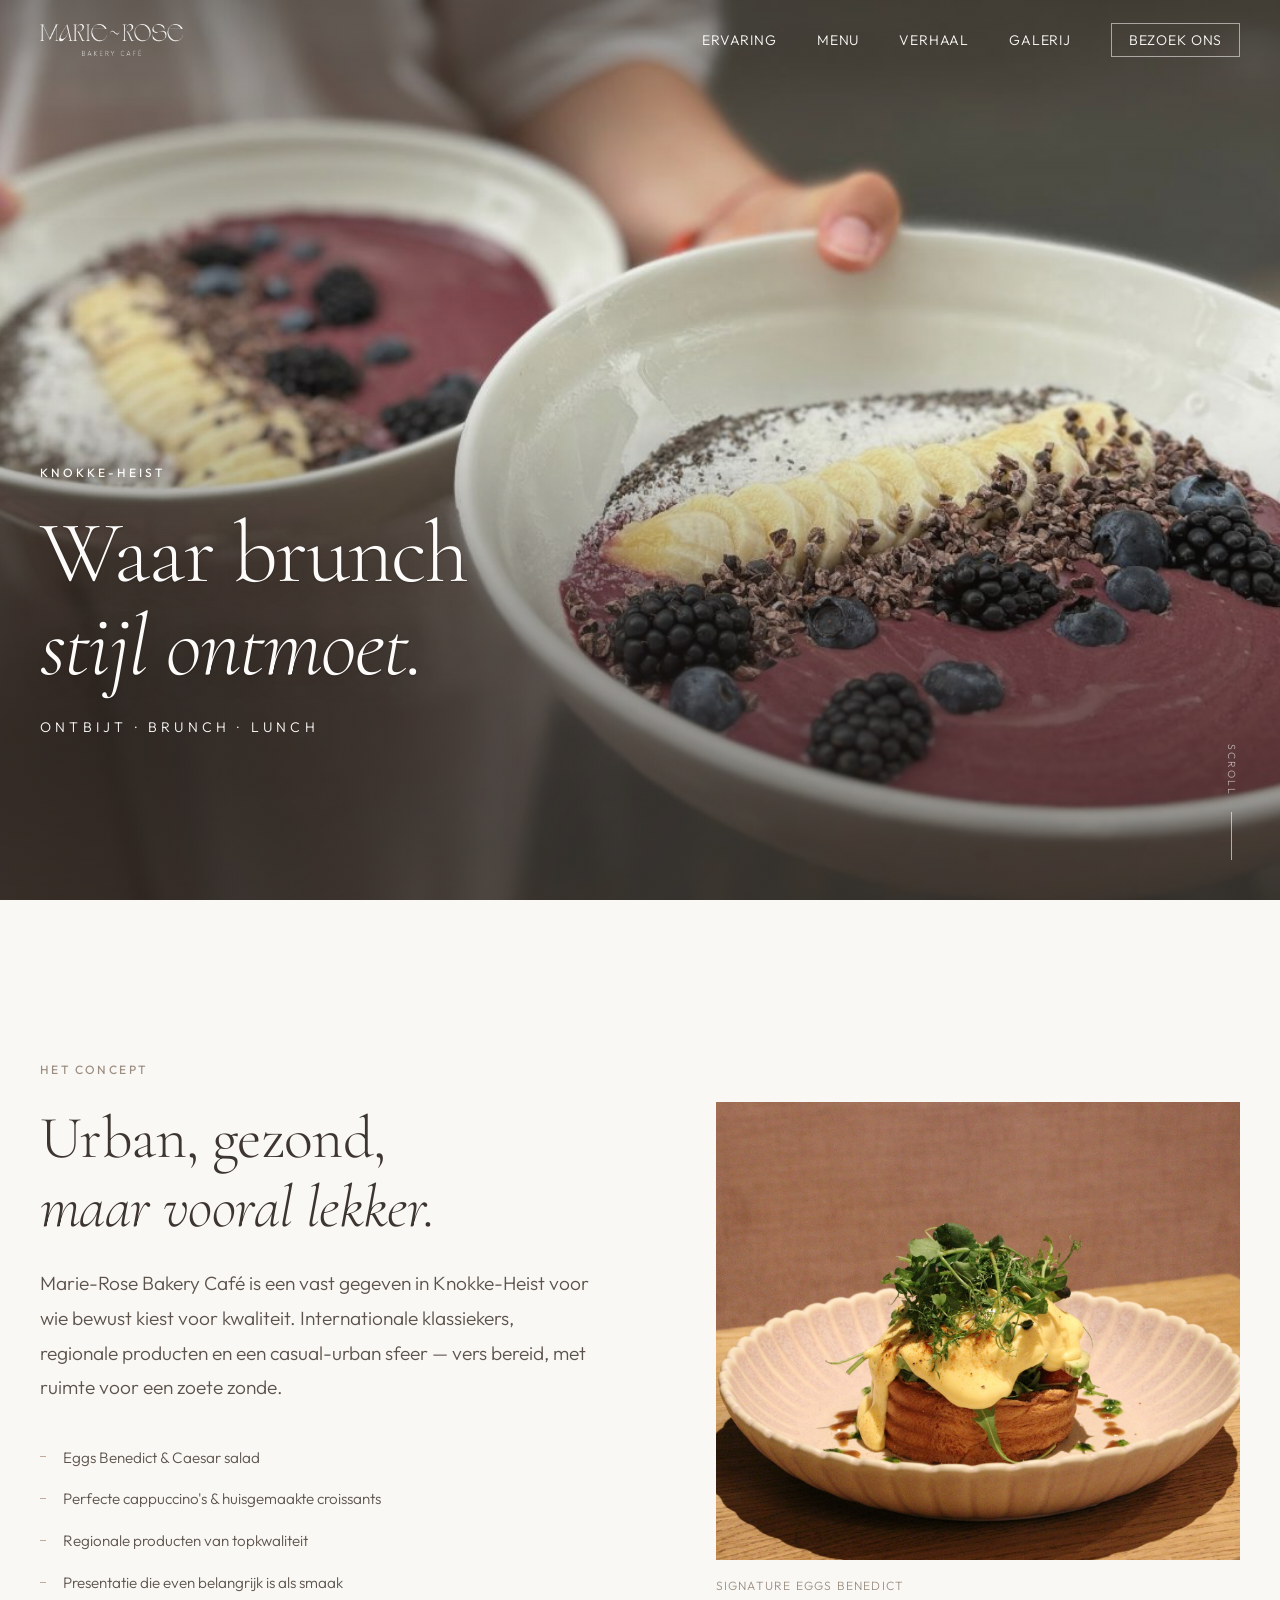
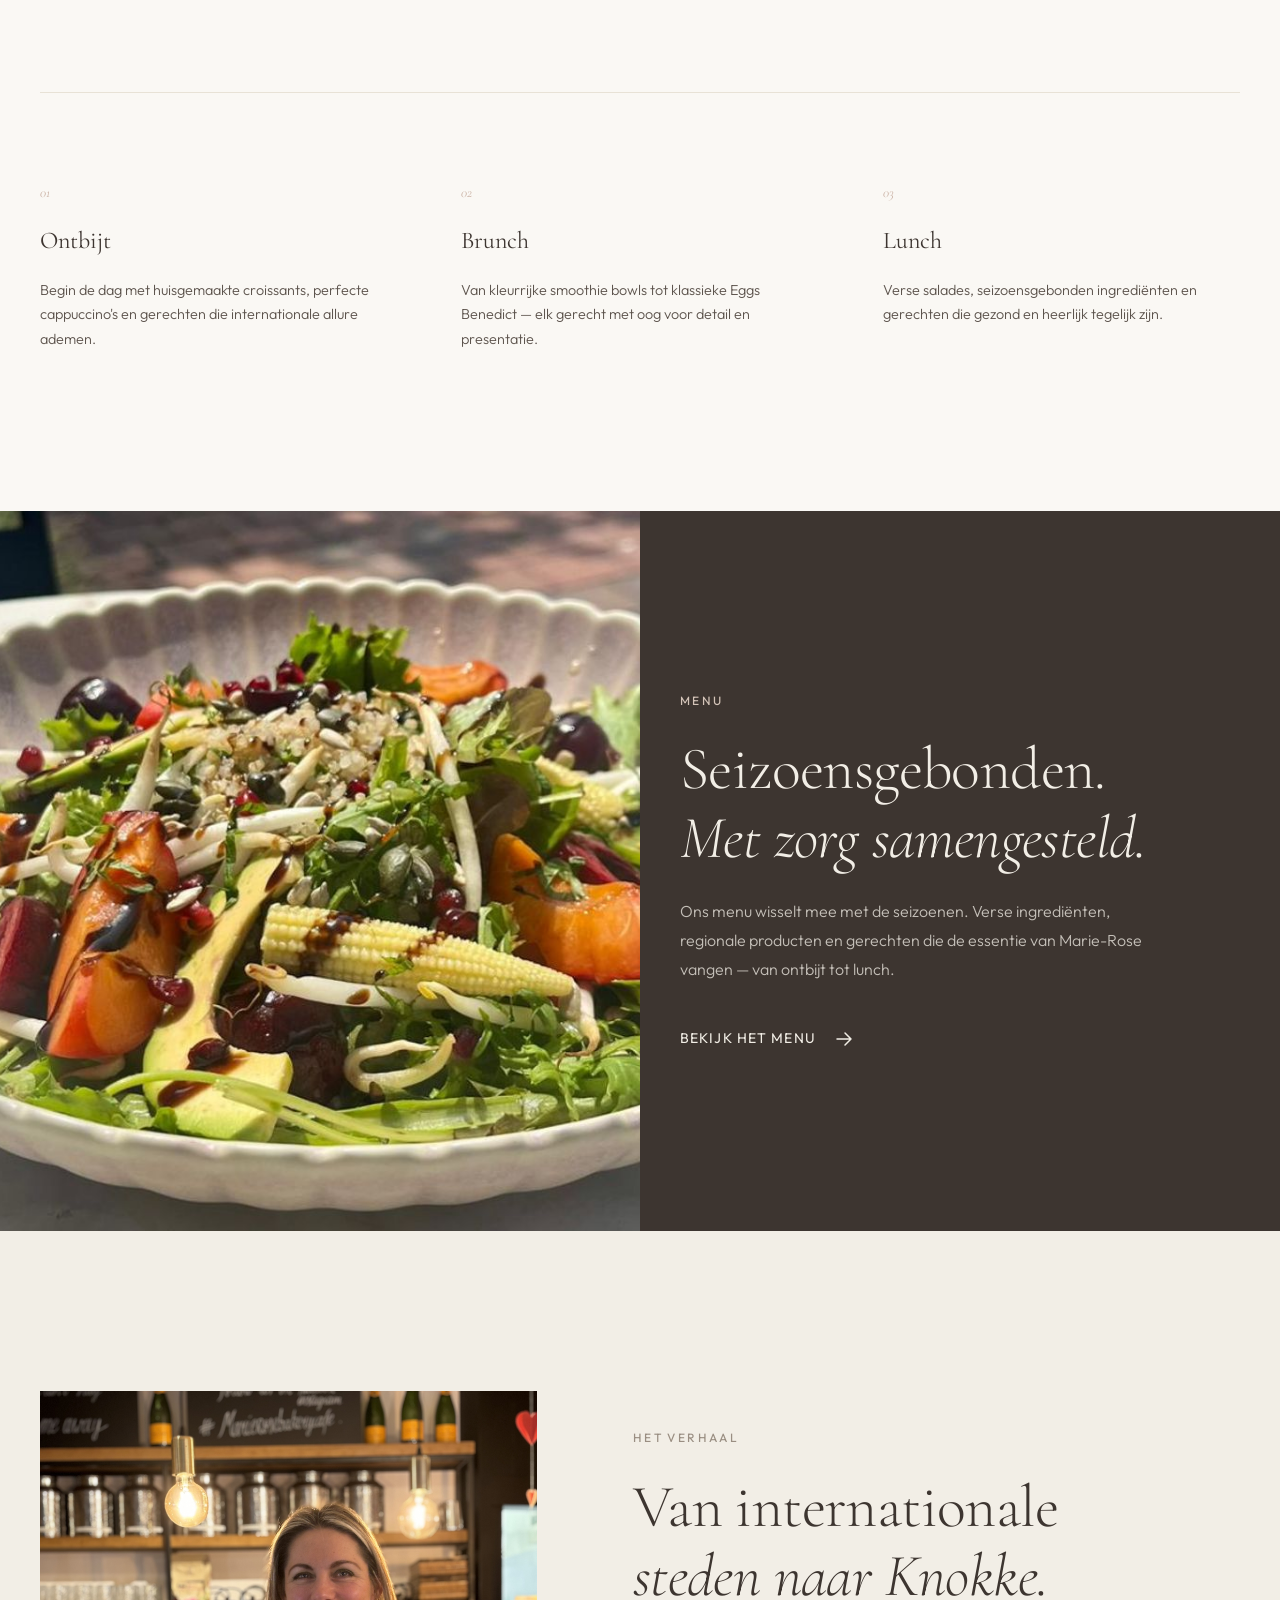
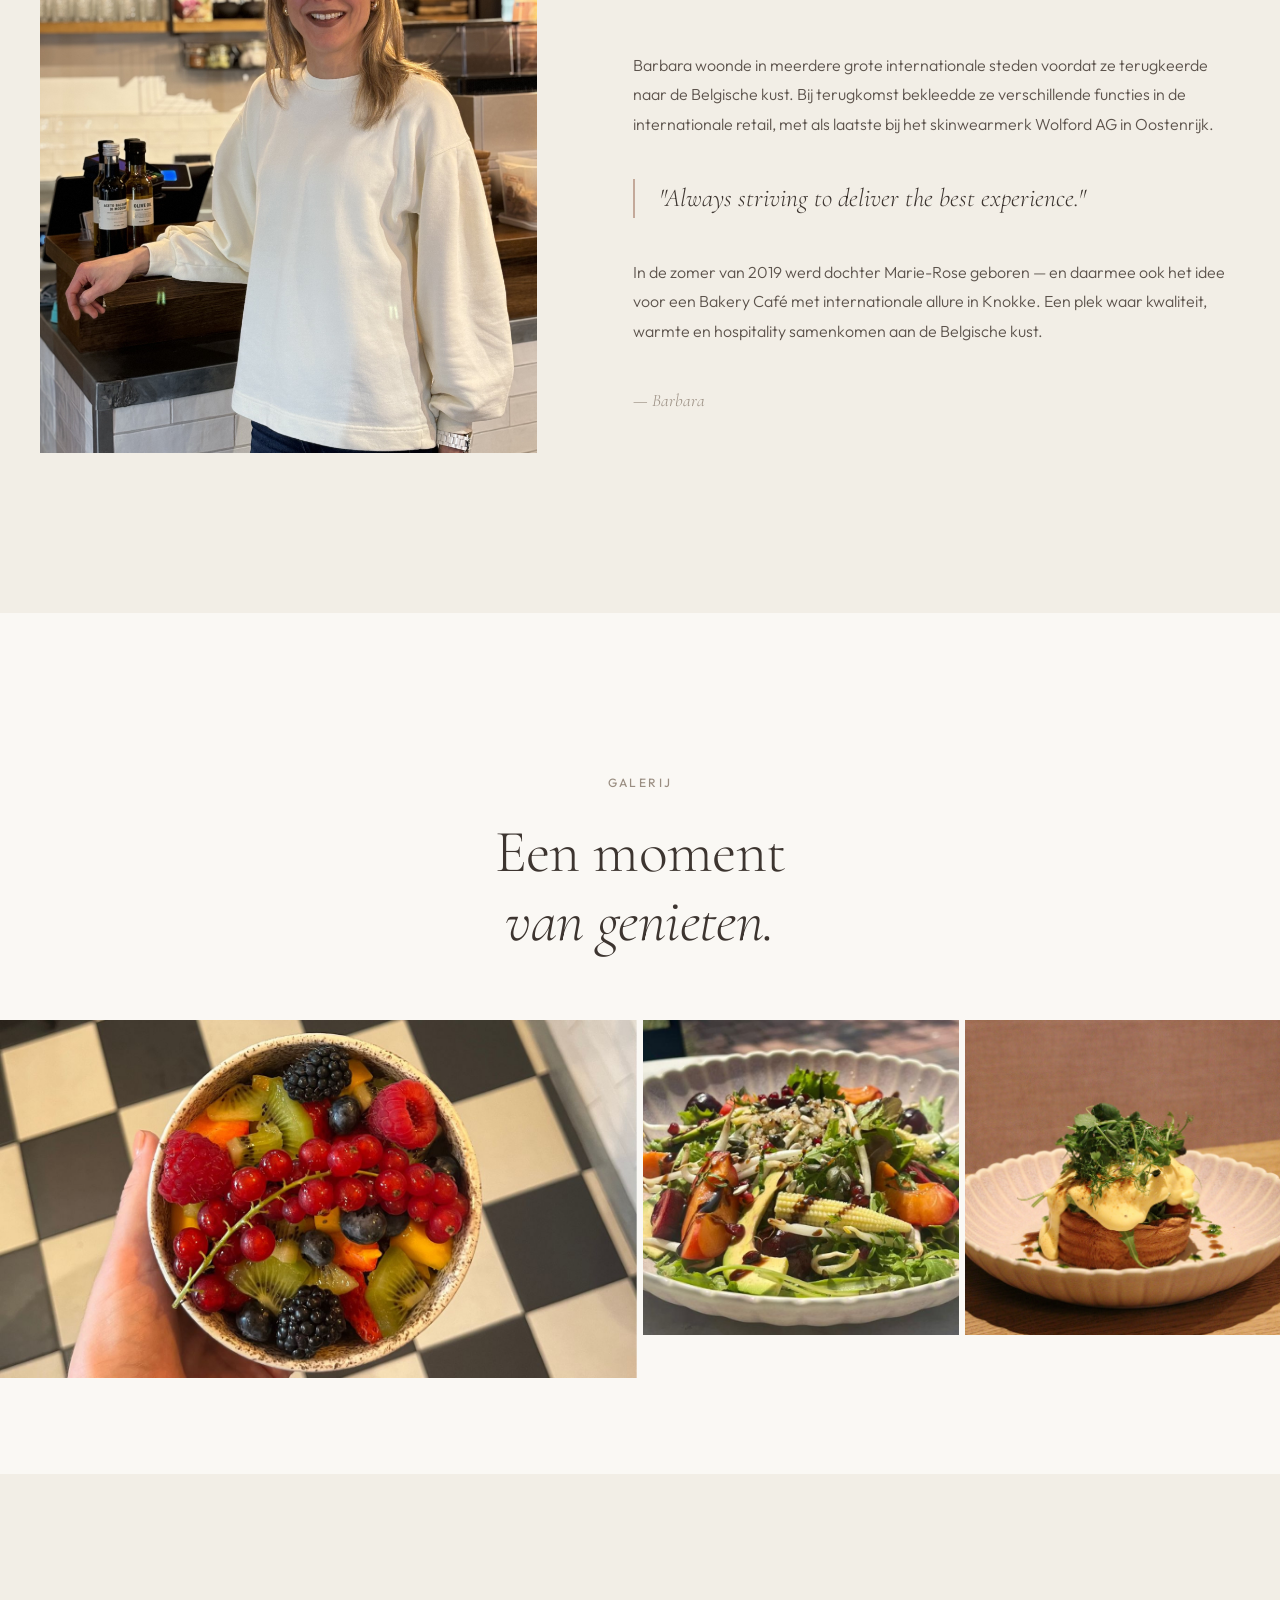
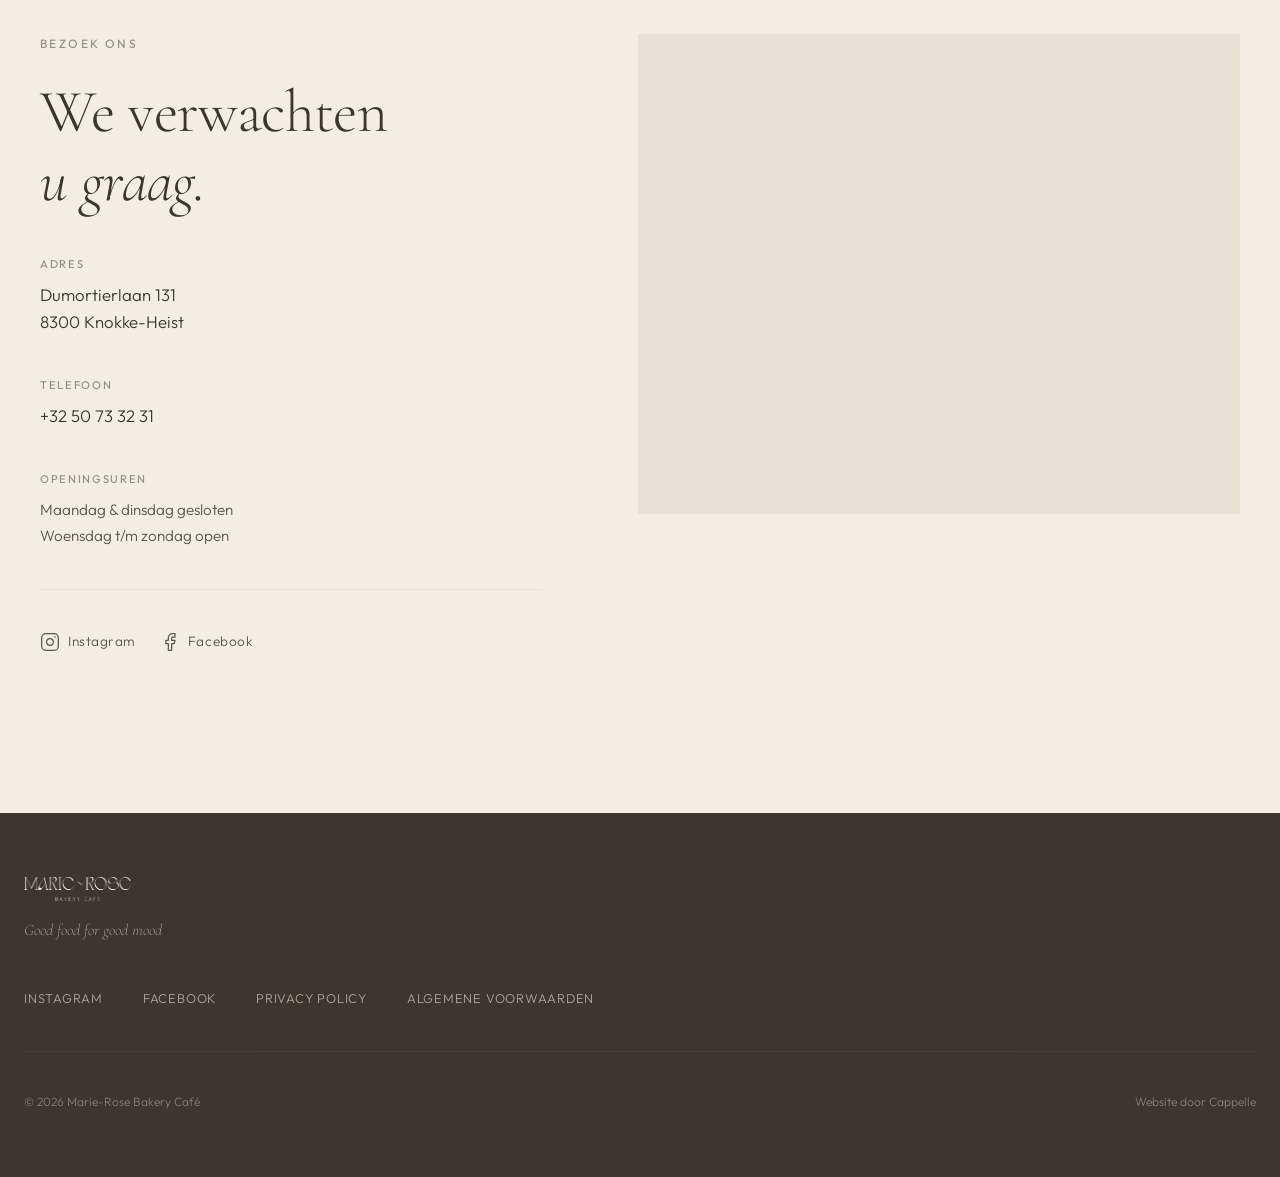
==== index.html @ dc942da8 "Initial commit: Marie-Rose Bakery Café premium website. Flagship Cappelle case study with custom HTM" ====
<!DOCTYPE html>
<html lang="nl">
<head>
  <meta charset="UTF-8">
  <meta name="viewport" content="width=device-width, initial-scale=1.0">
  <meta name="description" content="Marie-Rose Bakery Café — Urban bakery café in Knokke-Heist voor ontbijt, brunch en lunch. Internationale allure, regionale kwaliteit.">
  <meta name="theme-color" content="#F2EEE6">

  <title>Marie-Rose Bakery Café — Knokke-Heist</title>

  <!-- Open Graph -->
  <meta property="og:type" content="website">
  <meta property="og:title" content="Marie-Rose Bakery Café — Knokke-Heist">
  <meta property="og:description" content="Urban, gezond, maar vooral lekker. Ontbijt, brunch en lunch met internationale allure aan de Belgische kust.">
  <meta property="og:image" content="assets/images/20240725_SmoothieBowl.jpg">
  <meta property="og:locale" content="nl_BE">
  <meta property="og:url" content="https://marie-roseknokke.be">

  <!-- Twitter -->
  <meta name="twitter:card" content="summary_large_image">
  <meta name="twitter:title" content="Marie-Rose Bakery Café — Knokke-Heist">
  <meta name="twitter:description" content="Urban, gezond, maar vooral lekker. Ontbijt, brunch en lunch met internationale allure aan de Belgische kust.">
  <meta name="twitter:image" content="assets/images/20240725_SmoothieBowl.jpg">

  <link rel="icon" href="assets/icons/favicon.svg" type="image/svg+xml">
  <link rel="canonical" href="https://marie-roseknokke.be">

  <link rel="preconnect" href="https://fonts.googleapis.com">
  <link rel="preconnect" href="https://fonts.gstatic.com" crossorigin>
  <link href="https://fonts.googleapis.com/css2?family=Cormorant+Garamond:ital,wght@0,300;0,400;0,500;1,300;1,400&family=Outfit:wght@300;400;450;500&display=swap" rel="stylesheet">

  <link rel="stylesheet" href="css/styles.css">

  <script type="application/ld+json">
  {
    "@context": "https://schema.org",
    "@type": "Restaurant",
    "name": "Marie-Rose Bakery Café",
    "image": "assets/images/20240725_SmoothieBowl.jpg",
    "url": "https://marie-roseknokke.be",
    "telephone": "+3250733231",
    "address": {
      "@type": "PostalAddress",
      "streetAddress": "Dumortierlaan 131",
      "addressLocality": "Knokke-Heist",
      "postalCode": "8300",
      "addressCountry": "BE"
    },
    "servesCuisine": ["Breakfast", "Brunch", "Lunch", "Bakery"],
    "priceRange": "€€",
    "sameAs": [
      "https://www.instagram.com/marierosebakerycafe/",
      "https://www.facebook.com/marierosebakerycafe/"
    ]
  }
  </script>
</head>
<body>

  <a href="#main" class="skip-link">Ga naar inhoud</a>

  <!-- Navigation -->
  <header class="site-header" id="site-header">
    <div class="header-inner">
      <a href="#" class="logo" aria-label="Marie-Rose Bakery Café — Home">
        <img src="assets/images/marie-roze-logopay-off-1800x404.png" alt="Marie-Rose Bakery Café" width="180" height="40">
      </a>

      <button class="nav-toggle" id="nav-toggle" aria-label="Menu openen" aria-expanded="false" aria-controls="site-nav">
        <span class="nav-toggle-line"></span>
        <span class="nav-toggle-line"></span>
      </button>

      <nav class="site-nav" id="site-nav" aria-label="Hoofdnavigatie">
        <ul class="nav-list">
          <li><a href="#ervaring" class="nav-link">Ervaring</a></li>
          <li><a href="#menu" class="nav-link">Menu</a></li>
          <li><a href="#verhaal" class="nav-link">Verhaal</a></li>
          <li><a href="#galerij" class="nav-link">Galerij</a></li>
          <li><a href="#contact" class="nav-link nav-link--cta">Bezoek ons</a></li>
        </ul>
      </nav>
    </div>
  </header>

  <main id="main">

    <!-- Hero -->
    <section class="hero" aria-label="Introductie">
      <div class="hero-media">
        <img
          src="assets/images/20240725_SmoothieBowl.jpg"
          alt="Twee kleurrijke açaí bowls met vers fruit, bereid bij Marie-Rose Bakery Café"
          width="1920"
          height="1280"
          fetchpriority="high"
        >
      </div>
      <div class="hero-content">
        <p class="hero-eyebrow reveal">Knokke-Heist</p>
        <h1 class="hero-title reveal">
          <span class="hero-title-line">Waar brunch</span>
          <span class="hero-title-line hero-title-line--italic">stijl ontmoet.</span>
        </h1>
        <p class="hero-subtitle reveal">Ontbijt · Brunch · Lunch</p>
      </div>
      <div class="hero-scroll" aria-hidden="true">
        <span class="hero-scroll-text">Scroll</span>
        <span class="hero-scroll-line"></span>
      </div>
    </section>

    <!-- Experience -->
    <section class="section experience" id="ervaring" aria-labelledby="experience-heading">
      <div class="container">
        <div class="experience-layout">
          <header class="experience-intro reveal">
            <span class="section-label">Het concept</span>
            <h2 class="section-title" id="experience-heading">Urban, gezond,<br><em>maar vooral lekker.</em></h2>
          </header>

          <div class="experience-body reveal">
            <p class="lead experience-lead">Marie-Rose Bakery Café is een vast gegeven in Knokke-Heist voor wie bewust kiest voor kwaliteit. Internationale klassiekers, regionale producten en een casual-urban sfeer — vers bereid, met ruimte voor een zoete zonde.</p>
            <ul class="experience-list">
              <li>Eggs Benedict & Caesar salad</li>
              <li>Perfecte cappuccino's & huisgemaakte croissants</li>
              <li>Regionale producten van topkwaliteit</li>
              <li>Presentatie die even belangrijk is als smaak</li>
            </ul>
          </div>

          <div class="experience-visual reveal">
            <figure class="image-frame">
              <img
                src="assets/images/Schermafbeelding-2024-03-15-om-08.57.19.jpg"
                alt="Eggs Benedict met hollandaise en verse microgroenten, signature gerecht van Marie-Rose"
                width="800"
                height="600"
                loading="lazy"
              >
              <figcaption class="image-caption">Signature Eggs Benedict</figcaption>
            </figure>
          </div>
        </div>

        <div class="experience-features">
          <article class="feature-card reveal">
            <span class="feature-number">01</span>
            <h3 class="feature-title">Ontbijt</h3>
            <p>Begin de dag met huisgemaakte croissants, perfecte cappuccino's en gerechten die internationale allure ademen.</p>
          </article>
          <article class="feature-card reveal">
            <span class="feature-number">02</span>
            <h3 class="feature-title">Brunch</h3>
            <p>Van kleurrijke smoothie bowls tot klassieke Eggs Benedict — elk gerecht met oog voor detail en presentatie.</p>
          </article>
          <article class="feature-card reveal">
            <span class="feature-number">03</span>
            <h3 class="feature-title">Lunch</h3>
            <p>Verse salades, seizoensgebonden ingrediënten en gerechten die gezond en heerlijk tegelijk zijn.</p>
          </article>
        </div>
      </div>
    </section>

    <!-- Menu -->
    <section class="section menu-section" id="menu" aria-labelledby="menu-heading">
      <div class="menu-layout">
        <div class="menu-image reveal">
          <img
            src="assets/images/20240725_Salade.jpg"
            alt="Verse seizoensalade met avocado, kersen en balsamico, geserveerd op het terras"
            width="900"
            height="1200"
            loading="lazy"
          >
        </div>
        <div class="menu-content">
          <div class="menu-inner reveal">
            <span class="section-label">Menu</span>
            <h2 class="section-title" id="menu-heading">Seizoensgebonden.<br><em>Met zorg samengesteld.</em></h2>
            <p class="menu-text">Ons menu wisselt mee met de seizoenen. Verse ingrediënten, regionale producten en gerechten die de essentie van Marie-Rose vangen — van ontbijt tot lunch.</p>
            <a href="assets/pdf/MR-menu-Brunch-juni-16-2026-02-full.pdf" class="text-link" target="_blank" rel="noopener noreferrer">
              <span>Bekijk het menu</span>
              <svg class="text-link-arrow" width="24" height="24" viewBox="0 0 24 24" fill="none" aria-hidden="true">
                <path d="M5 12h14M13 6l6 6-6 6" stroke="currentColor" stroke-width="1.5" stroke-linecap="round" stroke-linejoin="round"/>
              </svg>
            </a>
          </div>
        </div>
      </div>
    </section>

    <!-- Founder Story -->
    <section class="section story" id="verhaal" aria-labelledby="story-heading">
      <div class="container">
        <div class="story-grid">
          <div class="story-image reveal">
            <figure class="image-frame">
              <img
                src="assets/images/Marie-Rose-Barbara.png"
                alt="Barbara, oprichter van Marie-Rose Bakery Café, in de zaak aan de Dumortierlaan"
                width="600"
                height="900"
                loading="lazy"
              >
            </figure>
          </div>
          <div class="story-content reveal">
            <span class="section-label">Het verhaal</span>
            <h2 class="section-title" id="story-heading">Van internationale<br><em>steden naar Knokke.</em></h2>

            <div class="story-body">
              <p>Barbara woonde in meerdere grote internationale steden voordat ze terugkeerde naar de Belgische kust. Bij terugkomst bekleedde ze verschillende functies in de internationale retail, met als laatste bij het skinwearmerk Wolford AG in Oostenrijk.</p>
              <blockquote class="story-quote">
                <p>"Always striving to deliver the best experience."</p>
              </blockquote>
              <p>In de zomer van 2019 werd dochter Marie-Rose geboren — en daarmee ook het idee voor een Bakery Café met internationale allure in Knokke. Een plek waar kwaliteit, warmte en hospitality samenkomen aan de Belgische kust.</p>
            </div>

            <p class="story-signature">— Barbara</p>
          </div>
        </div>
      </div>
    </section>

    <!-- Gallery -->
    <section class="section gallery" id="galerij" aria-labelledby="gallery-heading">
      <div class="container">
        <div class="section-header section-header--center reveal">
          <span class="section-label">Galerij</span>
          <h2 class="section-title" id="gallery-heading">Een moment<br><em>van genieten.</em></h2>
        </div>
      </div>

      <div class="gallery-grid">
        <figure class="gallery-item gallery-item--wide reveal">
          <img
            src="assets/images/20240725_Fruit.jpg"
            alt="Kleurrijke fruitsalade met verse bessen, kiwi en mango in een handgemaakte kom"
            width="1200"
            height="800"
            loading="lazy"
          >
        </figure>
        <figure class="gallery-item reveal">
          <img
            src="assets/images/20240725_Salade.jpg"
            alt="Gourmet salade met avocado en balsamico op het terras"
            width="800"
            height="1000"
            loading="lazy"
          >
        </figure>
        <figure class="gallery-item reveal">
          <img
            src="assets/images/Schermafbeelding-2024-03-15-om-08.57.19.jpg"
            alt="Eggs Benedict met hollandaise en microgroenten"
            width="800"
            height="600"
            loading="lazy"
          >
        </figure>
      </div>
    </section>

    <!-- Contact -->
    <section class="section contact" id="contact" aria-labelledby="contact-heading">
      <div class="container">
        <div class="contact-grid">
          <div class="contact-info reveal">
            <span class="section-label">Bezoek ons</span>
            <h2 class="section-title" id="contact-heading">We verwachten<br><em>u graag.</em></h2>

            <address class="contact-details">
              <p class="contact-address">
                <span class="contact-label">Adres</span>
                Dumortierlaan 131<br>
                8300 Knokke-Heist
              </p>
              <p class="contact-phone">
                <span class="contact-label">Telefoon</span>
                <a href="tel:+3250733231">+32 50 73 32 31</a>
              </p>
              <p class="contact-hours">
                <span class="contact-label">Openingsuren</span>
                Maandag & dinsdag gesloten<br>
                Woensdag t/m zondag open
              </p>
            </address>

            <div class="contact-social">
              <a href="https://www.instagram.com/marierosebakerycafe/" class="social-link" target="_blank" rel="noopener noreferrer" aria-label="Volg ons op Instagram">
                <svg width="20" height="20" viewBox="0 0 24 24" fill="none" aria-hidden="true">
                  <rect x="2" y="2" width="20" height="20" rx="5" stroke="currentColor" stroke-width="1.5"/>
                  <circle cx="12" cy="12" r="4" stroke="currentColor" stroke-width="1.5"/>
                  <circle cx="18" cy="6" r="1" fill="currentColor"/>
                </svg>
                <span>Instagram</span>
              </a>
              <a href="https://www.facebook.com/marierosebakerycafe/" class="social-link" target="_blank" rel="noopener noreferrer" aria-label="Volg ons op Facebook">
                <svg width="20" height="20" viewBox="0 0 24 24" fill="none" aria-hidden="true">
                  <path d="M18 2h-3a5 5 0 00-5 5v3H7v4h3v8h4v-8h3l1-4h-4V7a1 1 0 011-1h3V2z" stroke="currentColor" stroke-width="1.5" stroke-linecap="round" stroke-linejoin="round"/>
                </svg>
                <span>Facebook</span>
              </a>
            </div>
          </div>

          <div class="contact-map reveal">
            <iframe
              title="Locatie Marie-Rose Bakery Café op Google Maps"
              src="https://maps.google.com/maps?q=Dumortierlaan+131,+8300+Knokke-Heist,+Belgi%C3%AB&output=embed"
              width="100%"
              height="100%"
              style="border:0;"
              allowfullscreen=""
              loading="lazy"
              referrerpolicy="no-referrer-when-downgrade"
            ></iframe>
          </div>
        </div>
      </div>
    </section>

  </main>

  <!-- Footer -->
  <footer class="site-footer">
    <div class="footer-inner">
      <div class="footer-brand">
        <img src="assets/images/marie-roze-logopay-off-1800x404.png" alt="Marie-Rose Bakery Café" width="160" height="36" loading="lazy">
        <p class="footer-tagline">Good food for good mood</p>
      </div>

      <nav class="footer-nav" aria-label="Footer navigatie">
        <ul class="footer-links">
          <li><a href="https://www.instagram.com/marierosebakerycafe/" target="_blank" rel="noopener noreferrer">Instagram</a></li>
          <li><a href="https://www.facebook.com/marierosebakerycafe/" target="_blank" rel="noopener noreferrer">Facebook</a></li>
          <li><a href="privacy.html">Privacy Policy</a></li>
          <li><a href="algemene-voorwaarden.html">Algemene Voorwaarden</a></li>
        </ul>
      </nav>

      <div class="footer-bottom">
        <p>&copy; <span id="year"></span> Marie-Rose Bakery Café</p>
        <p class="footer-credit">Website door <a href="https://bycappelle.be" target="_blank" rel="noopener noreferrer">Cappelle</a></p>
      </div>
    </div>
  </footer>

  <div
    class="zc-widget-config"
    data-restaurant="366908"
    data-position="right"
    data-lang="nl"
    data-primary-color="3D3530"
  ></div>
  <script id="zenchef-sdk" src="https://sdk.zenchef.com/v1/sdk.min.js" async></script>

  <script src="js/main.js" defer></script>
</body>
</html>
---- css/styles.css ----
/* ==========================================================================
   Marie-Rose Bakery Café — Premium Stylesheet
   Cappelle Design Studio
   ========================================================================== */

/* --- Custom Properties --- */
:root {
  --color-cream: #F2EEE6;
  --color-cream-dark: #E8E2D6;
  --color-cream-light: #FAF8F4;
  --color-warm-white: #FDFCFA;
  --color-charcoal: #3D3530;
  --color-charcoal-light: #5C534C;
  --color-taupe: #9A8E82;
  --color-rose: #C4A99A;
  --color-rose-muted: #D4C4B8;

  --font-serif: 'Cormorant Garamond', Georgia, 'Times New Roman', serif;
  --font-sans: 'Outfit', system-ui, -apple-system, sans-serif;

  --space-xs: 0.5rem;
  --space-sm: 1rem;
  --space-md: 1.5rem;
  --space-lg: 2.5rem;
  --space-xl: 4rem;
  --space-2xl: 6rem;
  --space-3xl: 10rem;

  --container-max: 1280px;
  --container-narrow: 720px;
  --header-height: 80px;

  --ease-out: cubic-bezier(0.22, 1, 0.36, 1);
  --ease-in-out: cubic-bezier(0.65, 0, 0.35, 1);
  --duration-fast: 0.3s;
  --duration-normal: 0.6s;
  --duration-slow: 1s;
}

/* --- Reset & Base --- */
*,
*::before,
*::after {
  box-sizing: border-box;
  margin: 0;
  padding: 0;
}

html {
  scroll-behavior: smooth;
  -webkit-font-smoothing: antialiased;
  -moz-osx-font-smoothing: grayscale;
}

@media (prefers-reduced-motion: reduce) {
  html {
    scroll-behavior: auto;
  }

  *,
  *::before,
  *::after {
    animation-duration: 0.01ms !important;
    animation-iteration-count: 1 !important;
    transition-duration: 0.01ms !important;
  }
}

body {
  font-family: var(--font-sans);
  font-size: 1rem;
  font-weight: 300;
  line-height: 1.7;
  color: var(--color-charcoal);
  background-color: var(--color-cream);
  overflow-x: hidden;
}

img {
  display: block;
  max-width: 100%;
  height: auto;
}

a {
  color: inherit;
  text-decoration: none;
}

ul {
  list-style: none;
}

address {
  font-style: normal;
}

button {
  font: inherit;
  cursor: pointer;
  border: none;
  background: none;
}

/* --- Accessibility --- */
.skip-link {
  position: absolute;
  top: -100%;
  left: var(--space-sm);
  z-index: 10000;
  padding: var(--space-xs) var(--space-sm);
  background: var(--color-charcoal);
  color: var(--color-cream);
  font-size: 0.875rem;
  border-radius: 0 0 4px 4px;
  transition: top var(--duration-fast) var(--ease-out);
}

.skip-link:focus {
  top: 0;
}

:focus-visible {
  outline: 2px solid var(--color-charcoal);
  outline-offset: 3px;
}

/* --- Layout --- */
.container {
  width: 100%;
  max-width: var(--container-max);
  margin-inline: auto;
  padding-inline: var(--space-md);
}

@media (min-width: 768px) {
  .container {
    padding-inline: var(--space-lg);
  }
}

.section {
  padding-block: var(--space-2xl);
}

@media (min-width: 768px) {
  .section {
    padding-block: var(--space-3xl);
  }
}

/* --- Typography --- */
.section-label {
  display: block;
  font-family: var(--font-sans);
  font-size: 0.75rem;
  font-weight: 450;
  letter-spacing: 0.2em;
  text-transform: uppercase;
  color: var(--color-taupe);
  margin-bottom: var(--space-md);
}

.section-title {
  font-family: var(--font-serif);
  font-size: clamp(2.25rem, 5vw, 3.75rem);
  font-weight: 300;
  line-height: 1.15;
  color: var(--color-charcoal);
  letter-spacing: -0.01em;
}

.section-title em {
  font-style: italic;
  font-weight: 300;
}

.lead {
  font-size: clamp(1.05rem, 2vw, 1.2rem);
  line-height: 1.8;
  color: var(--color-charcoal-light);
  font-weight: 300;
}

.section-header {
  margin-bottom: var(--space-xl);
}

.section-header--center {
  text-align: center;
}

/* --- Header --- */
.site-header {
  position: fixed;
  top: 0;
  left: 0;
  right: 0;
  z-index: 1000;
  height: var(--header-height);
  transition: background-color var(--duration-normal) var(--ease-out),
              backdrop-filter var(--duration-normal) var(--ease-out),
              box-shadow var(--duration-normal) var(--ease-out);
}

.site-header--scrolled {
  background-color: rgba(242, 238, 230, 0.92);
  backdrop-filter: blur(12px);
  -webkit-backdrop-filter: blur(12px);
  box-shadow: 0 1px 0 rgba(61, 53, 48, 0.06);
}

.site-header--solid {
  background-color: var(--color-cream);
  box-shadow: 0 1px 0 rgba(61, 53, 48, 0.06);
}

/* Light navigation over hero — reverts on scroll, legal pages, or open menu */
.site-header:not(.site-header--scrolled):not(.site-header--solid) .logo img {
  filter: brightness(0) invert(1);
  opacity: 0.92;
}

.site-header:not(.site-header--scrolled):not(.site-header--solid) .nav-toggle-line {
  background-color: var(--color-warm-white);
}

.site-header:has(.site-nav.is-open) .logo img {
  filter: none;
  opacity: 1;
}

.site-header:has(.site-nav.is-open) .nav-toggle-line {
  background-color: var(--color-charcoal);
}

@media (min-width: 1024px) {
  .site-header:not(.site-header--scrolled):not(.site-header--solid) .nav-link {
    color: var(--color-warm-white);
  }

  .site-header:not(.site-header--scrolled):not(.site-header--solid) .nav-link::after {
    background-color: var(--color-warm-white);
  }

  .site-header:not(.site-header--scrolled):not(.site-header--solid) .nav-link--cta {
    border-color: rgba(253, 252, 250, 0.55);
    color: var(--color-warm-white);
  }

  .site-header:not(.site-header--scrolled):not(.site-header--solid) .nav-link--cta:hover {
    background-color: var(--color-warm-white);
    color: var(--color-charcoal);
  }
}

.header-inner {
  display: flex;
  align-items: center;
  justify-content: space-between;
  height: 100%;
  max-width: var(--container-max);
  margin-inline: auto;
  padding-inline: var(--space-md);
}

@media (min-width: 768px) {
  .header-inner {
    padding-inline: var(--space-lg);
  }
}

.logo img {
  height: 28px;
  width: auto;
  transition: opacity var(--duration-fast);
}

@media (min-width: 768px) {
  .logo img {
    height: 32px;
  }
}

.logo:hover img {
  opacity: 0.7;
}

/* --- Navigation --- */
.nav-toggle {
  display: flex;
  flex-direction: column;
  justify-content: center;
  gap: 6px;
  width: 32px;
  height: 32px;
  z-index: 1001;
}

@media (min-width: 1024px) {
  .nav-toggle {
    display: none;
  }
}

.nav-toggle-line {
  display: block;
  width: 24px;
  height: 1px;
  background-color: var(--color-charcoal);
  transition: transform var(--duration-fast) var(--ease-out),
              opacity var(--duration-fast);
}

.nav-toggle[aria-expanded="true"] .nav-toggle-line:first-child {
  transform: translateY(3.5px) rotate(45deg);
}

.nav-toggle[aria-expanded="true"] .nav-toggle-line:last-child {
  transform: translateY(-3.5px) rotate(-45deg);
}

.site-nav {
  position: fixed;
  inset: 0;
  display: flex;
  align-items: center;
  justify-content: center;
  background-color: var(--color-cream);
  opacity: 0;
  visibility: hidden;
  transition: opacity var(--duration-normal) var(--ease-out),
              visibility var(--duration-normal);
}

.site-nav.is-open {
  opacity: 1;
  visibility: visible;
}

@media (min-width: 1024px) {
  .site-nav {
    position: static;
    opacity: 1;
    visibility: visible;
    background: none;
  }
}

.nav-list {
  display: flex;
  flex-direction: column;
  align-items: center;
  gap: var(--space-lg);
}

@media (min-width: 1024px) {
  .nav-list {
    flex-direction: row;
    gap: var(--space-lg);
  }
}

.nav-link {
  font-size: 1.25rem;
  font-weight: 300;
  letter-spacing: 0.02em;
  color: var(--color-charcoal);
  position: relative;
  transition: color var(--duration-fast);
}

@media (min-width: 1024px) {
  .nav-link {
    font-size: 0.875rem;
    letter-spacing: 0.06em;
    text-transform: uppercase;
  }
}

.nav-link::after {
  content: '';
  position: absolute;
  bottom: -4px;
  left: 0;
  width: 0;
  height: 1px;
  background-color: var(--color-charcoal);
  transition: width var(--duration-fast) var(--ease-out);
}

.nav-link:hover::after,
.nav-link.is-active::after {
  width: 100%;
}

.nav-link--cta {
  padding: 0.6em 1.4em;
  border: 1px solid var(--color-charcoal);
  transition: background-color var(--duration-fast), color var(--duration-fast);
}

.nav-link--cta::after {
  display: none;
}

.nav-link--cta:hover {
  background-color: var(--color-charcoal);
  color: var(--color-cream);
}

@media (min-width: 1024px) {
  .nav-link--cta {
    padding: 0.5em 1.2em;
  }
}

/* --- Hero --- */
.hero {
  position: relative;
  min-height: 100vh;
  min-height: 100dvh;
  display: flex;
  align-items: flex-end;
  overflow: hidden;
}

.hero-media {
  position: absolute;
  inset: 0;
}

.hero-media::before {
  content: '';
  position: absolute;
  inset: 0;
  z-index: 1;
  pointer-events: none;
  background:
    linear-gradient(
      to bottom,
      rgba(38, 32, 28, 0.42) 0%,
      rgba(38, 32, 28, 0.16) 16%,
      transparent 38%
    ),
    radial-gradient(
      ellipse 100% 70% at 14% 86%,
      rgba(42, 36, 32, 0.26) 0%,
      rgba(42, 36, 32, 0.1) 32%,
      transparent 72%
    );
}

.hero-media::after {
  content: '';
  position: absolute;
  inset: 0;
  z-index: 1;
  pointer-events: none;
  background: linear-gradient(
    to top,
    rgba(42, 36, 32, 0.58) 0%,
    rgba(42, 36, 32, 0.32) 28%,
    rgba(42, 36, 32, 0.1) 52%,
    transparent 72%
  );
}

.hero-media img {
  width: 100%;
  height: 100%;
  object-fit: cover;
  object-position: 54% 40%;
}

@media (min-width: 768px) {
  .hero-media img {
    object-position: 58% 38%;
  }
}

.hero-content {
  position: relative;
  z-index: 2;
  padding: var(--space-2xl) var(--space-md);
  padding-bottom: calc(var(--space-2xl) + 60px);
  max-width: var(--container-max);
  margin-inline: auto;
  width: 100%;
  color: var(--color-warm-white);
}

.hero-content::before {
  content: '';
  position: absolute;
  z-index: -1;
  pointer-events: none;
  left: -35%;
  right: -50%;
  top: -30%;
  bottom: -25%;
  background: radial-gradient(
    ellipse 68% 82% at 24% 66%,
    rgba(32, 27, 23, 0.56) 0%,
    rgba(32, 27, 23, 0.34) 20%,
    rgba(32, 27, 23, 0.18) 38%,
    rgba(32, 27, 23, 0.08) 55%,
    rgba(32, 27, 23, 0.02) 72%,
    transparent 88%
  );
  mask-image: linear-gradient(
    to right,
    #000 0%,
    #000 22%,
    rgba(0, 0, 0, 0.7) 42%,
    rgba(0, 0, 0, 0.35) 58%,
    rgba(0, 0, 0, 0.1) 72%,
    transparent 88%
  );
  -webkit-mask-image: linear-gradient(
    to right,
    #000 0%,
    #000 22%,
    rgba(0, 0, 0, 0.7) 42%,
    rgba(0, 0, 0, 0.35) 58%,
    rgba(0, 0, 0, 0.1) 72%,
    transparent 88%
  );
}

@media (min-width: 768px) {
  .hero-content {
    padding-inline: var(--space-lg);
    padding-bottom: calc(var(--space-3xl));
  }

  .hero-content::before {
    left: -25%;
    right: -45%;
    top: -28%;
    bottom: -22%;
    background: radial-gradient(
      ellipse 62% 78% at 20% 64%,
      rgba(32, 27, 23, 0.54) 0%,
      rgba(32, 27, 23, 0.32) 22%,
      rgba(32, 27, 23, 0.16) 40%,
      rgba(32, 27, 23, 0.06) 58%,
      rgba(32, 27, 23, 0.02) 74%,
      transparent 90%
    );
    mask-image: linear-gradient(
      to right,
      #000 0%,
      #000 20%,
      rgba(0, 0, 0, 0.75) 38%,
      rgba(0, 0, 0, 0.4) 54%,
      rgba(0, 0, 0, 0.15) 68%,
      rgba(0, 0, 0, 0.04) 82%,
      transparent 94%
    );
    -webkit-mask-image: linear-gradient(
      to right,
      #000 0%,
      #000 20%,
      rgba(0, 0, 0, 0.75) 38%,
      rgba(0, 0, 0, 0.4) 54%,
      rgba(0, 0, 0, 0.15) 68%,
      rgba(0, 0, 0, 0.04) 82%,
      transparent 94%
    );
  }
}

.hero-eyebrow {
  font-size: 0.75rem;
  font-weight: 450;
  letter-spacing: 0.25em;
  text-transform: uppercase;
  margin-bottom: var(--space-md);
  opacity: 0.9;
  text-shadow: 0 1px 12px rgba(34, 28, 24, 0.35);
}

.hero-title {
  font-family: var(--font-serif);
  font-size: clamp(2.75rem, 8vw, 5.5rem);
  font-weight: 300;
  line-height: 1.05;
  letter-spacing: -0.02em;
  margin-bottom: var(--space-md);
  text-shadow:
    0 1px 2px rgba(34, 28, 24, 0.4),
    0 6px 24px rgba(34, 28, 24, 0.3);
}

.hero-title-line {
  display: block;
}

.hero-title-line--italic {
  font-style: italic;
}

.hero-subtitle {
  font-size: 0.875rem;
  font-weight: 300;
  letter-spacing: 0.3em;
  text-transform: uppercase;
  opacity: 0.75;
}

.hero-scroll {
  position: absolute;
  bottom: var(--space-lg);
  right: var(--space-md);
  z-index: 2;
  display: flex;
  flex-direction: column;
  align-items: center;
  gap: var(--space-sm);
  color: var(--color-warm-white);
  opacity: 0.6;
}

@media (min-width: 768px) {
  .hero-scroll {
    right: var(--space-lg);
  }
}

.hero-scroll-text {
  font-size: 0.65rem;
  letter-spacing: 0.2em;
  text-transform: uppercase;
  writing-mode: vertical-rl;
}

.hero-scroll-line {
  width: 1px;
  height: 48px;
  background-color: currentColor;
  animation: scrollPulse 2s var(--ease-in-out) infinite;
}

@keyframes scrollPulse {
  0%, 100% { transform: scaleY(1); opacity: 0.6; }
  50% { transform: scaleY(0.6); opacity: 1; }
}

/* --- Experience --- */
.experience {
  background-color: var(--color-cream-light);
}

.experience-layout {
  display: grid;
  gap: var(--space-md);
  margin-bottom: var(--space-2xl);
  --experience-label-offset: calc(0.75rem * 1.5 + var(--space-sm));
}

.experience-intro .section-label {
  margin-bottom: var(--space-sm);
}

.experience-intro .section-title {
  margin-bottom: 0;
}

.experience-lead {
  margin-bottom: var(--space-lg);
}

.experience-list {
  margin-top: 0;
}

.experience-list li {
  position: relative;
  padding-left: 1.5em;
  margin-bottom: var(--space-sm);
  color: var(--color-charcoal-light);
  font-size: 0.95rem;
}

.experience-list li:last-child {
  margin-bottom: 0;
}

.experience-list li::before {
  content: '';
  position: absolute;
  left: 0;
  top: 0.75em;
  width: 6px;
  height: 1px;
  background-color: var(--color-rose);
}

.experience-visual .image-frame img {
  aspect-ratio: 4 / 5;
  object-fit: cover;
  object-position: center 42%;
}

@media (min-width: 768px) {
  .experience-layout {
    gap: var(--space-lg);
    --experience-label-offset: calc(0.75rem * 1.5 + var(--space-md));
  }

  .experience-intro .section-label {
    margin-bottom: var(--space-md);
  }
}

@media (min-width: 1024px) {
  .experience-layout {
    grid-template-columns: 1.05fr 0.95fr;
    column-gap: var(--space-2xl);
    row-gap: var(--space-md);
    align-items: stretch;
  }

  .experience-intro {
    grid-column: 1;
    grid-row: 1;
  }

  .experience-body {
    grid-column: 1;
    grid-row: 2;
    padding-right: var(--space-md);
  }

  .experience-visual {
    grid-column: 2;
    grid-row: 1 / 3;
    display: flex;
    flex-direction: column;
    padding-top: var(--experience-label-offset);
    min-height: 0;
  }

  .experience-visual .image-frame {
    flex: 1;
    display: flex;
    flex-direction: column;
    min-height: 0;
    overflow: hidden;
  }

  .experience-visual .image-frame img {
    flex: 1;
    width: 100%;
    min-height: 0;
    aspect-ratio: unset;
    object-fit: cover;
    object-position: center 36%;
  }

  .experience-visual .image-caption {
    flex-shrink: 0;
    margin-top: var(--space-sm);
  }
}

.image-frame {
  position: relative;
  overflow: hidden;
}

.image-frame img {
  width: 100%;
  aspect-ratio: 4 / 5;
  object-fit: cover;
  transition: transform var(--duration-slow) var(--ease-out);
}

.image-frame:hover img {
  transform: scale(1.03);
}

.image-caption {
  margin-top: var(--space-sm);
  font-size: 0.75rem;
  letter-spacing: 0.1em;
  text-transform: uppercase;
  color: var(--color-taupe);
}

.experience-features {
  display: grid;
  gap: var(--space-lg);
  border-top: 1px solid var(--color-cream-dark);
  padding-top: var(--space-xl);
}

@media (min-width: 768px) {
  .experience-features {
    grid-template-columns: repeat(3, 1fr);
    gap: var(--space-xl);
  }
}

.feature-card {
  padding-top: var(--space-md);
}

.feature-number {
  display: block;
  font-family: var(--font-serif);
  font-size: 0.875rem;
  font-style: italic;
  color: var(--color-rose);
  margin-bottom: var(--space-sm);
}

.feature-title {
  font-family: var(--font-serif);
  font-size: 1.5rem;
  font-weight: 400;
  margin-bottom: var(--space-sm);
  color: var(--color-charcoal);
}

.feature-card p {
  font-size: 0.9rem;
  color: var(--color-charcoal-light);
  line-height: 1.7;
}

/* --- Menu Section --- */
.menu-section {
  padding-block: 0;
}

.menu-layout {
  display: grid;
  min-height: 80vh;
}

@media (min-width: 1024px) {
  .menu-layout {
    grid-template-columns: 1fr 1fr;
  }
}

.menu-image {
  position: relative;
  min-height: 50vh;
}

.menu-image img {
  width: 100%;
  height: 100%;
  object-fit: cover;
  min-height: 50vh;
}

.menu-content {
  display: flex;
  align-items: center;
  background-color: var(--color-charcoal);
  color: var(--color-cream);
  padding: var(--space-2xl) var(--space-md);
}

@media (min-width: 768px) {
  .menu-content {
    padding: var(--space-2xl) var(--space-lg);
  }
}

.menu-inner {
  max-width: 480px;
}

.menu-content .section-label {
  color: var(--color-rose-muted);
}

.menu-content .section-title {
  color: var(--color-cream);
}

.menu-text {
  margin-top: var(--space-md);
  margin-bottom: var(--space-lg);
  font-size: 1rem;
  line-height: 1.8;
  color: rgba(242, 238, 230, 0.75);
  font-weight: 300;
}

.text-link {
  display: inline-flex;
  align-items: center;
  gap: var(--space-sm);
  font-size: 0.875rem;
  font-weight: 400;
  letter-spacing: 0.08em;
  text-transform: uppercase;
  color: var(--color-cream);
  transition: gap var(--duration-fast) var(--ease-out);
}

.text-link:hover {
  gap: var(--space-md);
}

.text-link-arrow {
  transition: transform var(--duration-fast) var(--ease-out);
}

.text-link:hover .text-link-arrow {
  transform: translateX(4px);
}

/* --- Story --- */
.story {
  background-color: var(--color-cream);
}

.story-grid {
  display: grid;
  gap: var(--space-xl);
  align-items: center;
}

@media (min-width: 1024px) {
  .story-grid {
    grid-template-columns: 0.9fr 1.1fr;
    gap: var(--space-2xl);
  }
}

.story-image .image-frame img {
  aspect-ratio: 3 / 4;
}

.story-body {
  margin-top: var(--space-lg);
}

.story-body p {
  margin-bottom: var(--space-md);
  color: var(--color-charcoal-light);
  font-size: 1rem;
  line-height: 1.85;
}

.story-quote {
  margin: var(--space-lg) 0;
  padding-left: var(--space-md);
  border-left: 2px solid var(--color-rose);
}

.story-quote p {
  font-family: var(--font-serif);
  font-size: clamp(1.25rem, 3vw, 1.6rem);
  font-style: italic;
  font-weight: 300;
  line-height: 1.5;
  color: var(--color-charcoal);
  margin-bottom: 0;
}

.story-signature {
  margin-top: var(--space-lg);
  font-family: var(--font-serif);
  font-size: 1.1rem;
  font-style: italic;
  color: var(--color-taupe);
}

/* --- Gallery --- */
.gallery {
  background-color: var(--color-cream-light);
  padding-bottom: var(--space-2xl);
}

.gallery-grid {
  display: grid;
  grid-template-columns: repeat(2, 1fr);
  gap: 4px;
  max-width: 1600px;
  margin-inline: auto;
}

@media (min-width: 768px) {
  .gallery-grid {
    grid-template-columns: repeat(4, 1fr);
    gap: 6px;
  }
}

.gallery-item {
  position: relative;
  overflow: hidden;
  aspect-ratio: 1;
}

.gallery-item--wide {
  grid-column: span 2;
  aspect-ratio: 2 / 1;
}

.gallery-item--wide img {
  object-position: center 45%;
}

@media (min-width: 768px) {
  .gallery-item--wide {
    grid-column: span 2;
    grid-row: span 1;
    aspect-ratio: unset;
    align-self: stretch;
  }
}

.gallery-item img {
  width: 100%;
  height: 100%;
  object-fit: cover;
  transition: transform var(--duration-slow) var(--ease-out),
              filter var(--duration-slow);
}

.gallery-item:hover img {
  transform: scale(1.05);
}

/* --- Contact --- */
.contact {
  background-color: var(--color-cream);
}

.contact-grid {
  display: grid;
  gap: var(--space-xl);
}

@media (min-width: 1024px) {
  .contact-grid {
    grid-template-columns: 1fr 1.2fr;
    gap: var(--space-2xl);
    align-items: start;
  }
}

.contact-details {
  margin-top: var(--space-lg);
}

.contact-details p {
  margin-bottom: var(--space-lg);
}

.contact-label {
  display: block;
  font-size: 0.7rem;
  font-weight: 450;
  letter-spacing: 0.15em;
  text-transform: uppercase;
  color: var(--color-taupe);
  margin-bottom: var(--space-xs);
}

.contact-address,
.contact-phone a {
  font-size: 1.05rem;
  line-height: 1.6;
  color: var(--color-charcoal);
  transition: color var(--duration-fast);
}

.contact-phone a:hover {
  color: var(--color-taupe);
}

.contact-hours {
  font-size: 0.95rem;
  color: var(--color-charcoal-light);
}

.contact-social {
  display: flex;
  flex-wrap: wrap;
  gap: var(--space-md);
  margin-top: var(--space-lg);
  padding-top: var(--space-lg);
  border-top: 1px solid var(--color-cream-dark);
}

.social-link {
  display: inline-flex;
  align-items: center;
  gap: var(--space-xs);
  font-size: 0.85rem;
  letter-spacing: 0.04em;
  color: var(--color-charcoal-light);
  transition: color var(--duration-fast);
}

.social-link:hover {
  color: var(--color-charcoal);
}

.contact-map {
  position: relative;
  width: 100%;
  min-height: 360px;
  background-color: var(--color-cream-dark);
  overflow: hidden;
}

@media (min-width: 1024px) {
  .contact-map {
    min-height: 480px;
  }
}

.contact-map iframe {
  position: absolute;
  inset: 0;
  width: 100%;
  height: 100%;
  filter: grayscale(20%) contrast(0.95);
}

/* --- Footer --- */
.site-footer {
  background-color: var(--color-charcoal);
  color: var(--color-cream);
  padding: var(--space-xl) var(--space-md);
}

.footer-inner {
  max-width: var(--container-max);
  margin-inline: auto;
}

.footer-brand {
  margin-bottom: var(--space-lg);
}

.footer-brand img {
  height: 24px;
  width: auto;
  filter: brightness(0) invert(1);
  opacity: 0.9;
  margin-bottom: var(--space-sm);
}

.footer-tagline {
  font-family: var(--font-serif);
  font-size: 1rem;
  font-style: italic;
  opacity: 0.5;
}

.footer-links {
  display: flex;
  flex-wrap: wrap;
  gap: var(--space-sm) var(--space-lg);
  margin-bottom: var(--space-lg);
}

.footer-links a {
  font-size: 0.8rem;
  letter-spacing: 0.06em;
  text-transform: uppercase;
  opacity: 0.6;
  transition: opacity var(--duration-fast);
}

.footer-links a:hover {
  opacity: 1;
}

.footer-bottom {
  display: flex;
  flex-wrap: wrap;
  justify-content: space-between;
  gap: var(--space-sm);
  padding-top: var(--space-lg);
  border-top: 1px solid rgba(242, 238, 230, 0.1);
  font-size: 0.75rem;
  opacity: 0.4;
}

.footer-credit a {
  transition: opacity var(--duration-fast);
}

.footer-credit a:hover {
  opacity: 0.8;
}

/* --- Legal Pages --- */
.legal-page {
  background-color: var(--color-cream-light);
}

.legal-back {
  font-size: 0.8rem;
  letter-spacing: 0.06em;
  text-transform: uppercase;
  color: var(--color-charcoal-light);
  transition: color var(--duration-fast);
}

.legal-back:hover {
  color: var(--color-charcoal);
}

.legal-main {
  padding-top: calc(var(--header-height) + var(--space-xl));
  padding-bottom: var(--space-2xl);
}

.legal-content {
  max-width: var(--container-narrow);
}

.legal-title {
  font-family: var(--font-serif);
  font-size: clamp(2rem, 5vw, 3rem);
  font-weight: 300;
  margin-bottom: var(--space-sm);
  color: var(--color-charcoal);
}

.legal-updated {
  font-size: 0.85rem;
  color: var(--color-taupe);
  margin-bottom: var(--space-xl);
}

.legal-content section {
  margin-bottom: var(--space-lg);
}

.legal-content h2 {
  font-family: var(--font-serif);
  font-size: 1.35rem;
  font-weight: 400;
  margin-bottom: var(--space-sm);
  color: var(--color-charcoal);
}

.legal-content p {
  margin-bottom: var(--space-sm);
  color: var(--color-charcoal-light);
  font-size: 0.95rem;
  line-height: 1.8;
}

.legal-content ul {
  margin: var(--space-sm) 0 var(--space-md);
  padding-left: 1.25em;
}

.legal-content li {
  list-style: disc;
  margin-bottom: 0.4em;
  color: var(--color-charcoal-light);
  font-size: 0.95rem;
  line-height: 1.7;
}

.legal-content a {
  color: var(--color-charcoal);
  text-decoration: underline;
  text-underline-offset: 3px;
  transition: color var(--duration-fast);
}

.legal-content a:hover {
  color: var(--color-taupe);
}

/* --- Zenchef widget --- */
.zc-widget-config {
  display: none;
}

/* --- Reveal Animations --- */
.reveal {
  opacity: 0;
  transform: translateY(24px);
  transition: opacity var(--duration-slow) var(--ease-out),
              transform var(--duration-slow) var(--ease-out);
}

.reveal.is-visible {
  opacity: 1;
  transform: translateY(0);
}

/* Stagger children in hero */
.hero .reveal:nth-child(1) { transition-delay: 0.1s; }
.hero .reveal:nth-child(2) { transition-delay: 0.25s; }
.hero .reveal:nth-child(3) { transition-delay: 0.4s; }

/* --- Print --- */
@media print {
  .site-header,
  .hero-scroll,
  .nav-toggle,
  .contact-map,
  .site-footer,
  .zc-widget-config {
    display: none;
  }

  body {
    background: white;
    color: black;
  }
}
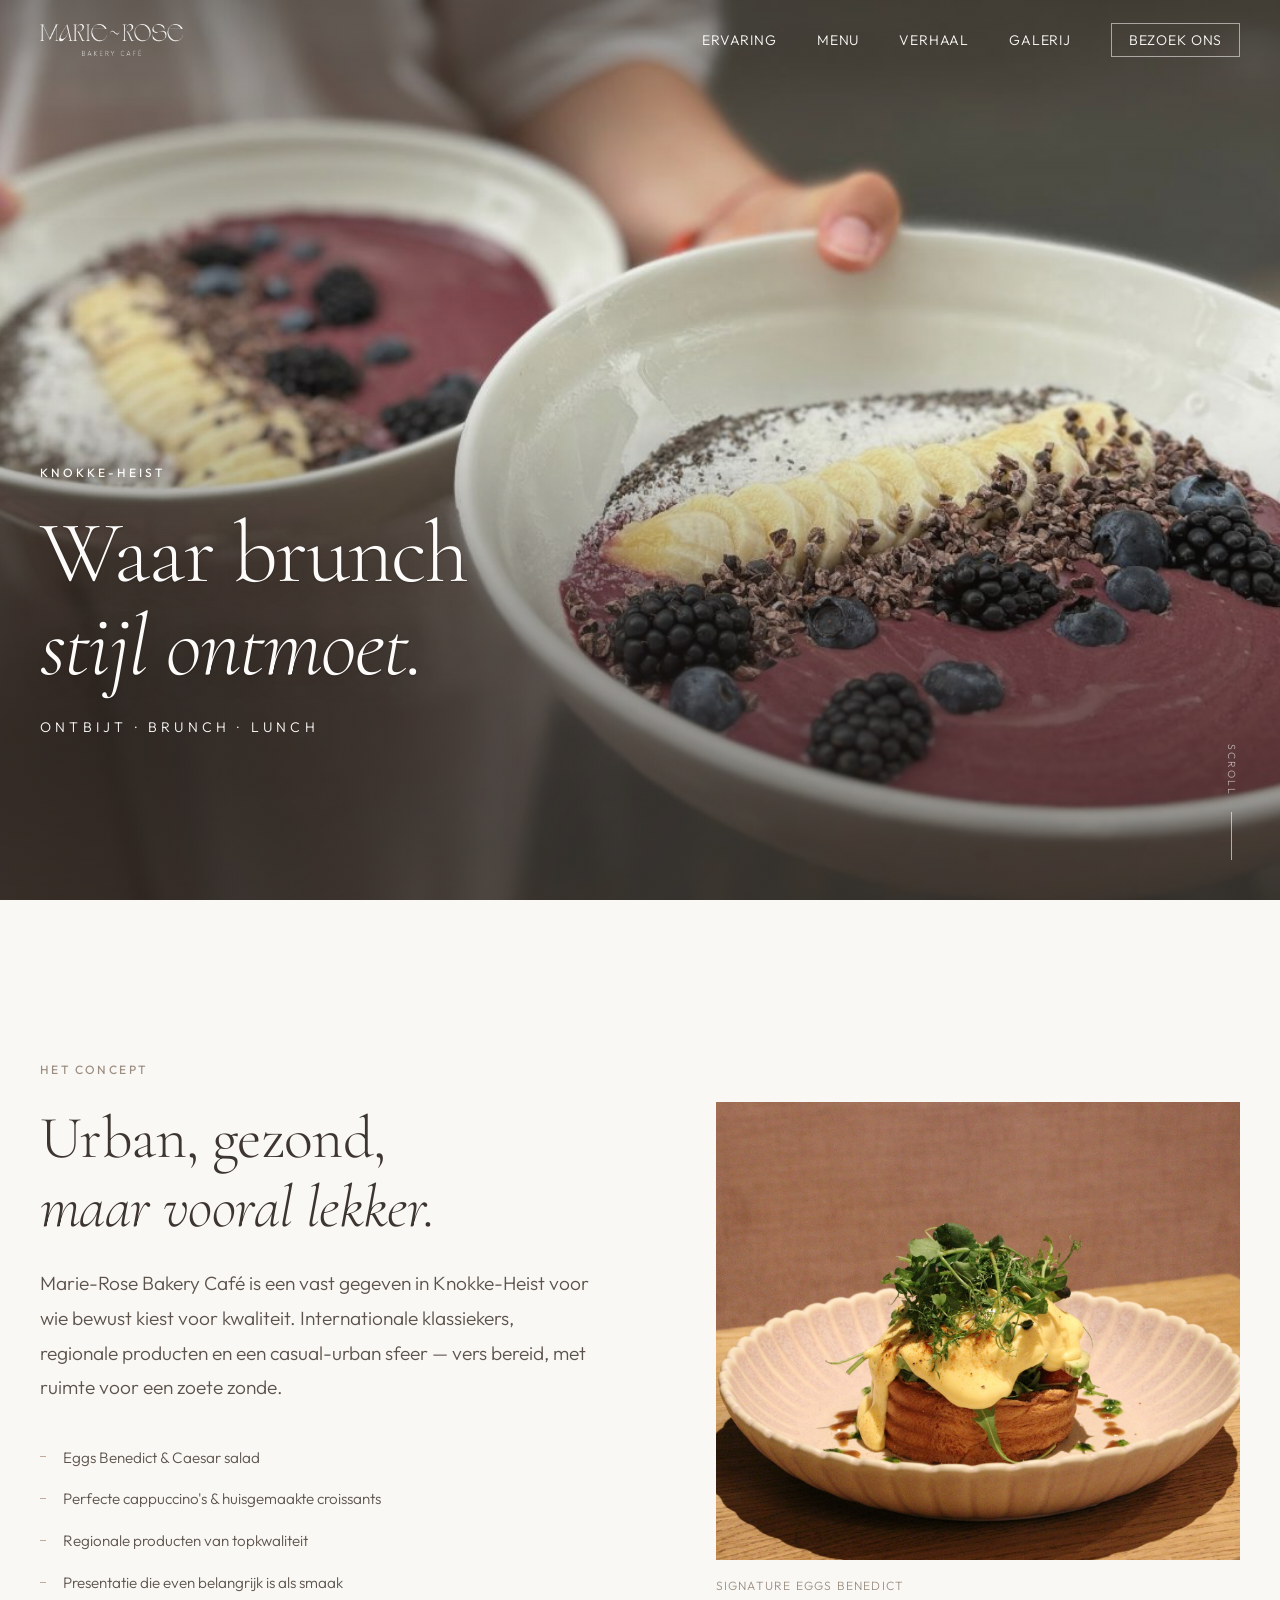
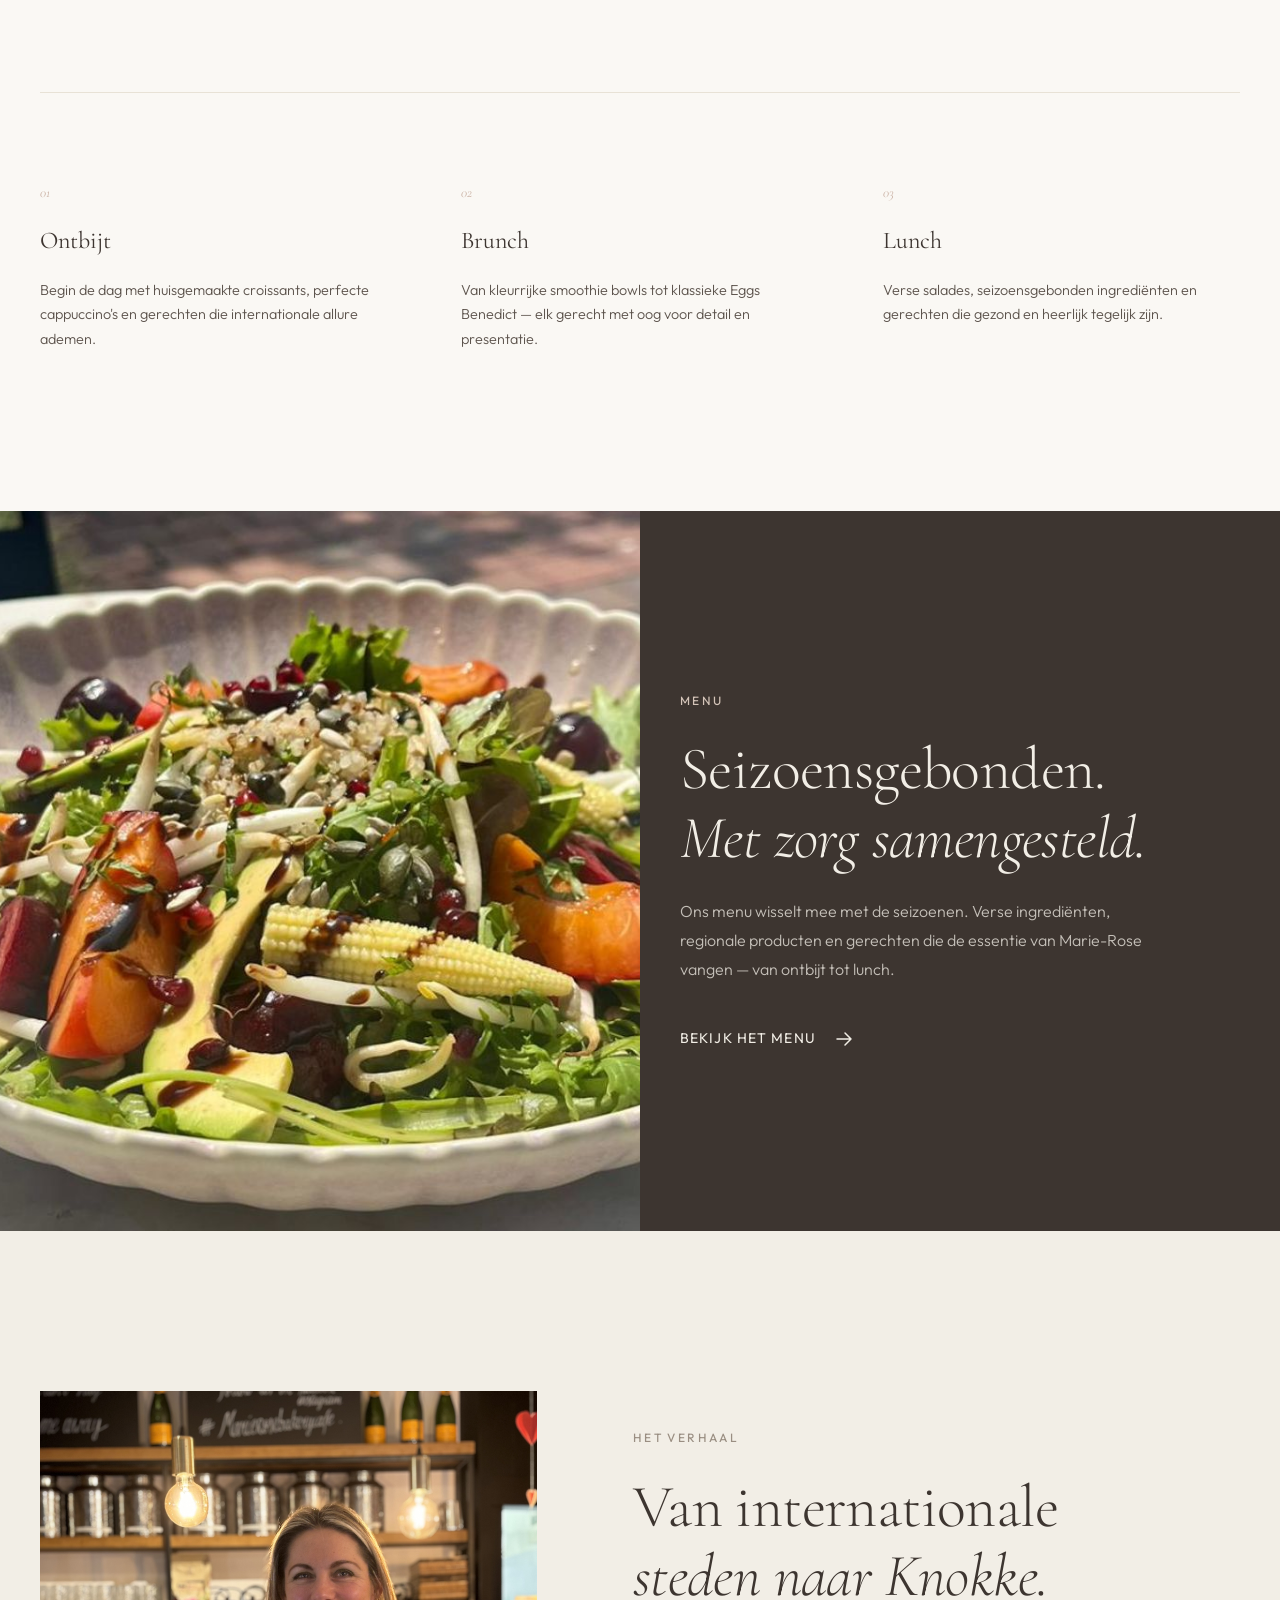
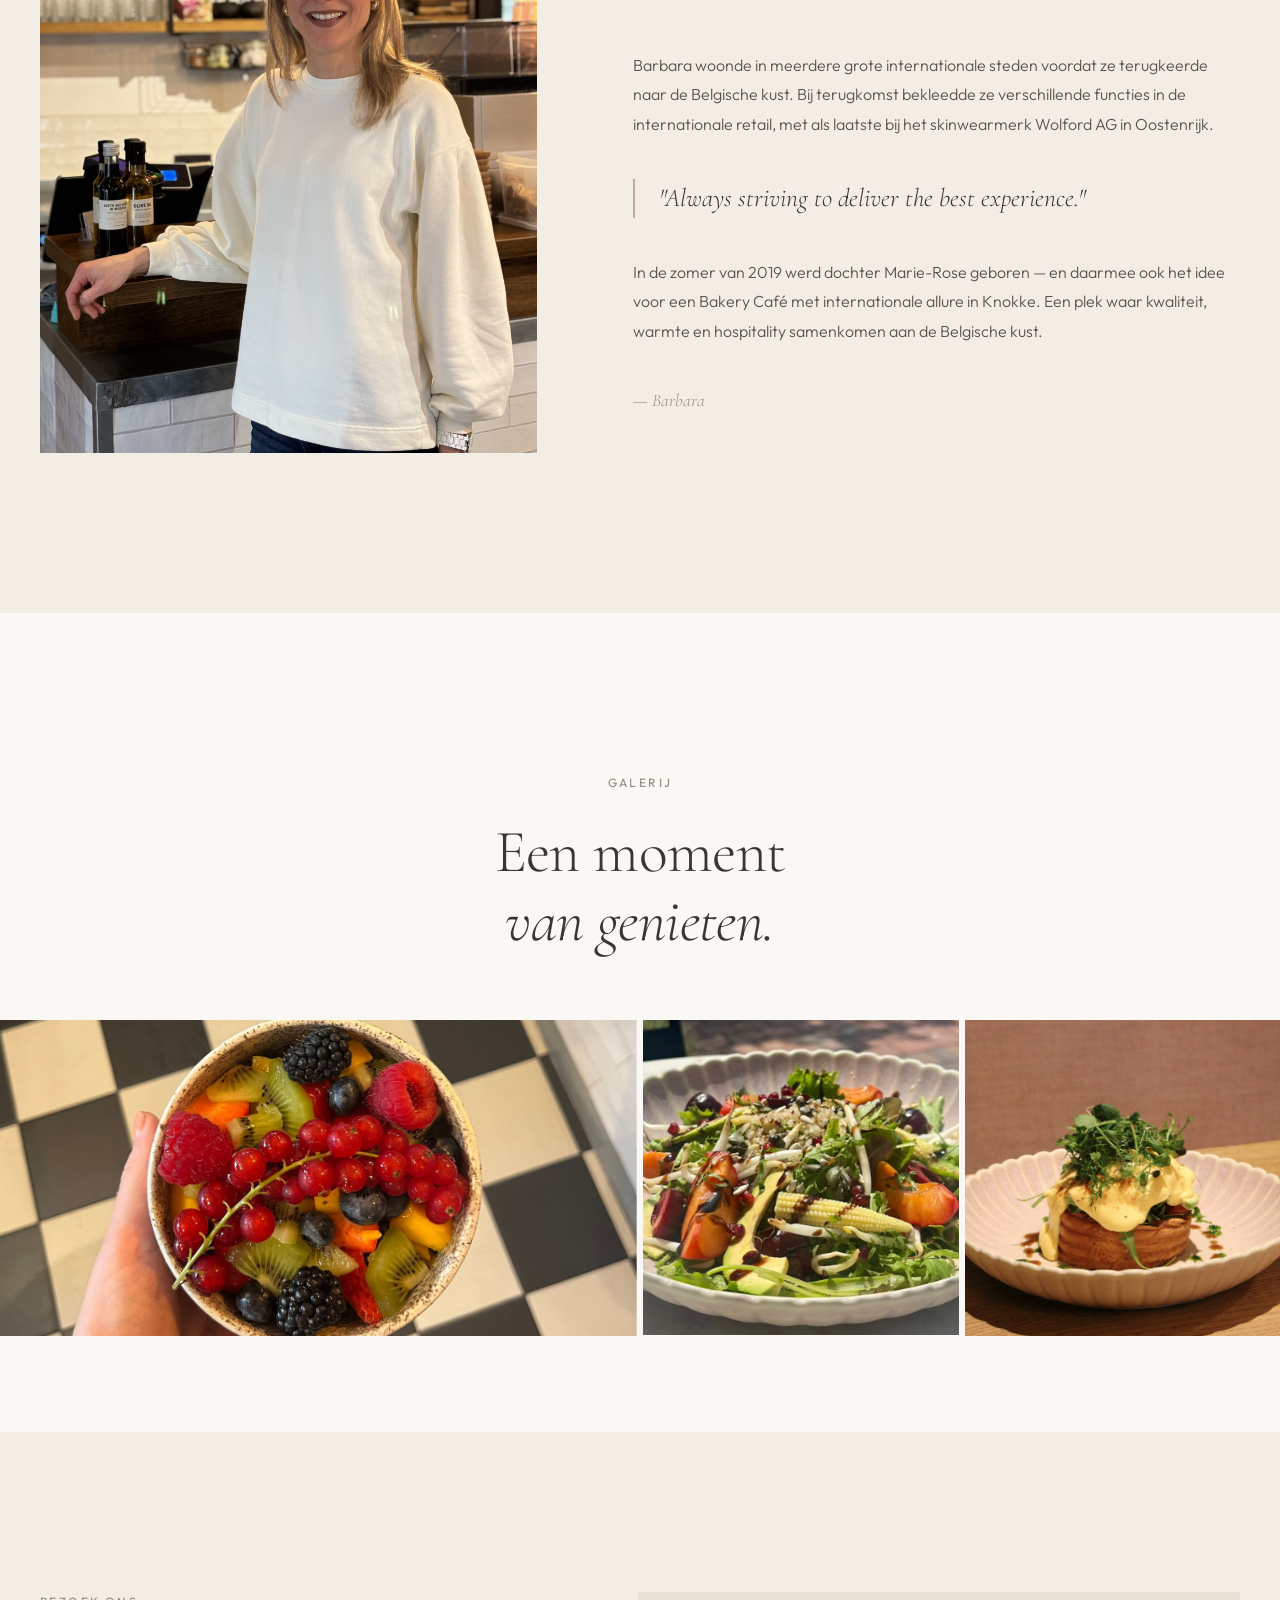
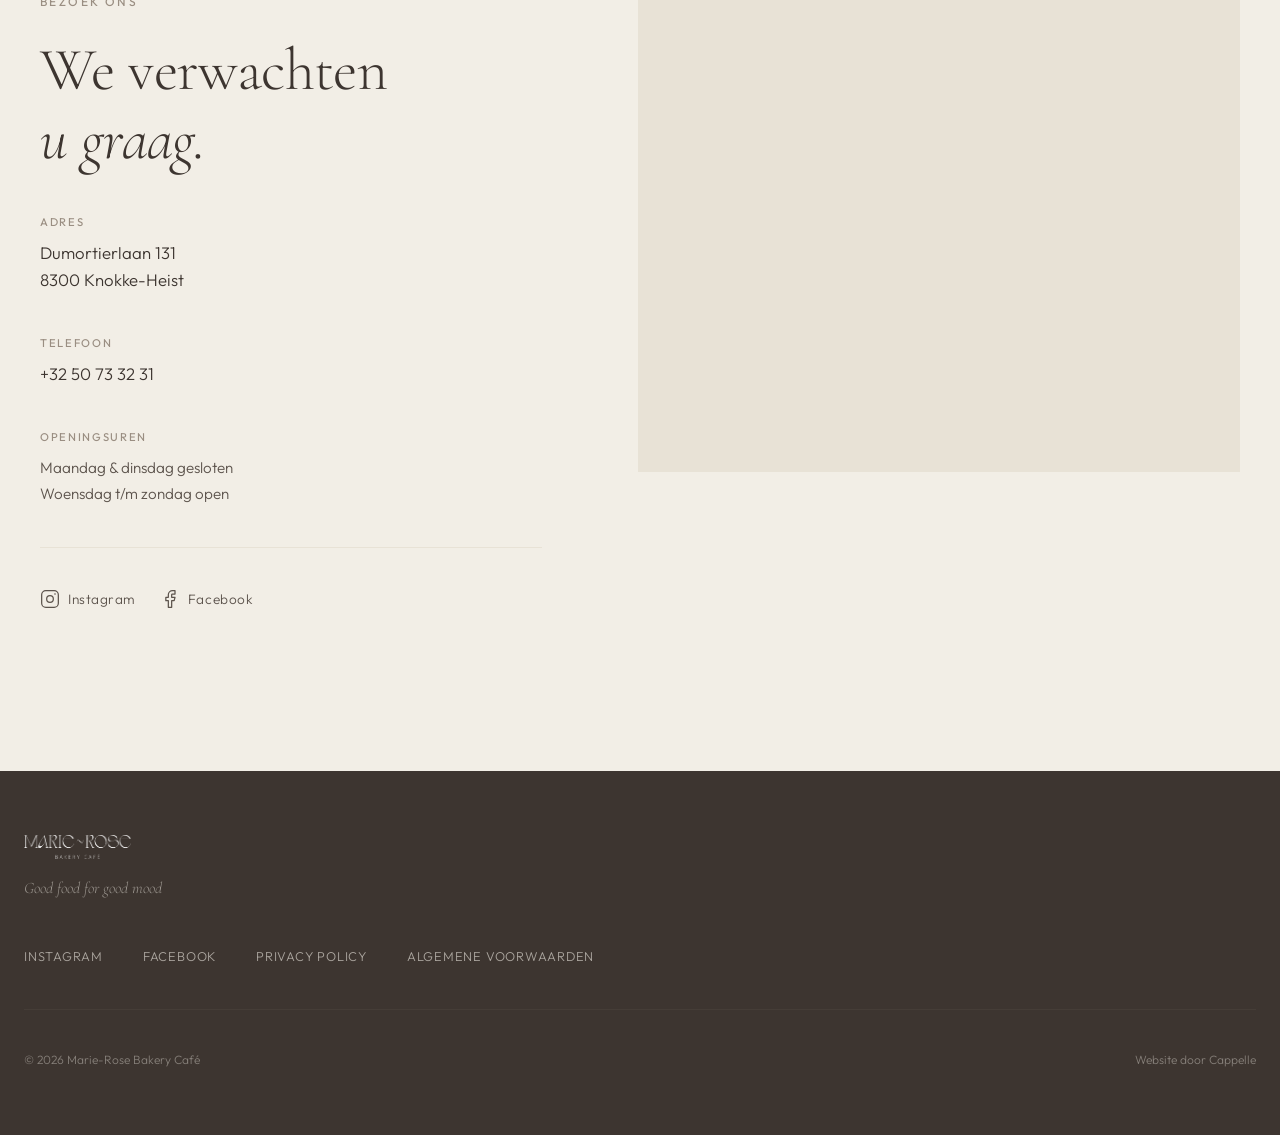
==== commit 1d3eccb1: "Replace SVG favicon with favicon.ico across all pages. Use the official .ico file as the sole site f" ====
--- a/index.html
+++ b/index.html
@@ -22,7 +22,7 @@
   <meta name="twitter:description" content="Urban, gezond, maar vooral lekker. Ontbijt, brunch en lunch met internationale allure aan de Belgische kust.">
   <meta name="twitter:image" content="assets/images/20240725_SmoothieBowl.jpg">
 
-  <link rel="icon" href="assets/icons/favicon.svg" type="image/svg+xml">
+  <link rel="icon" href="assets/icons/favicon.ico" sizes="any">
   <link rel="canonical" href="https://marie-roseknokke.be">
 
   <link rel="preconnect" href="https://fonts.googleapis.com">
--- a/css/styles.css
+++ b/css/styles.css
@@ -1003,20 +1003,10 @@
 
 .gallery-item--wide {
   grid-column: span 2;
-  aspect-ratio: 2 / 1;
 }
 
 .gallery-item--wide img {
   object-position: center 45%;
-}
-
-@media (min-width: 768px) {
-  .gallery-item--wide {
-    grid-column: span 2;
-    grid-row: span 1;
-    aspect-ratio: unset;
-    align-self: stretch;
-  }
 }
 
 .gallery-item img {
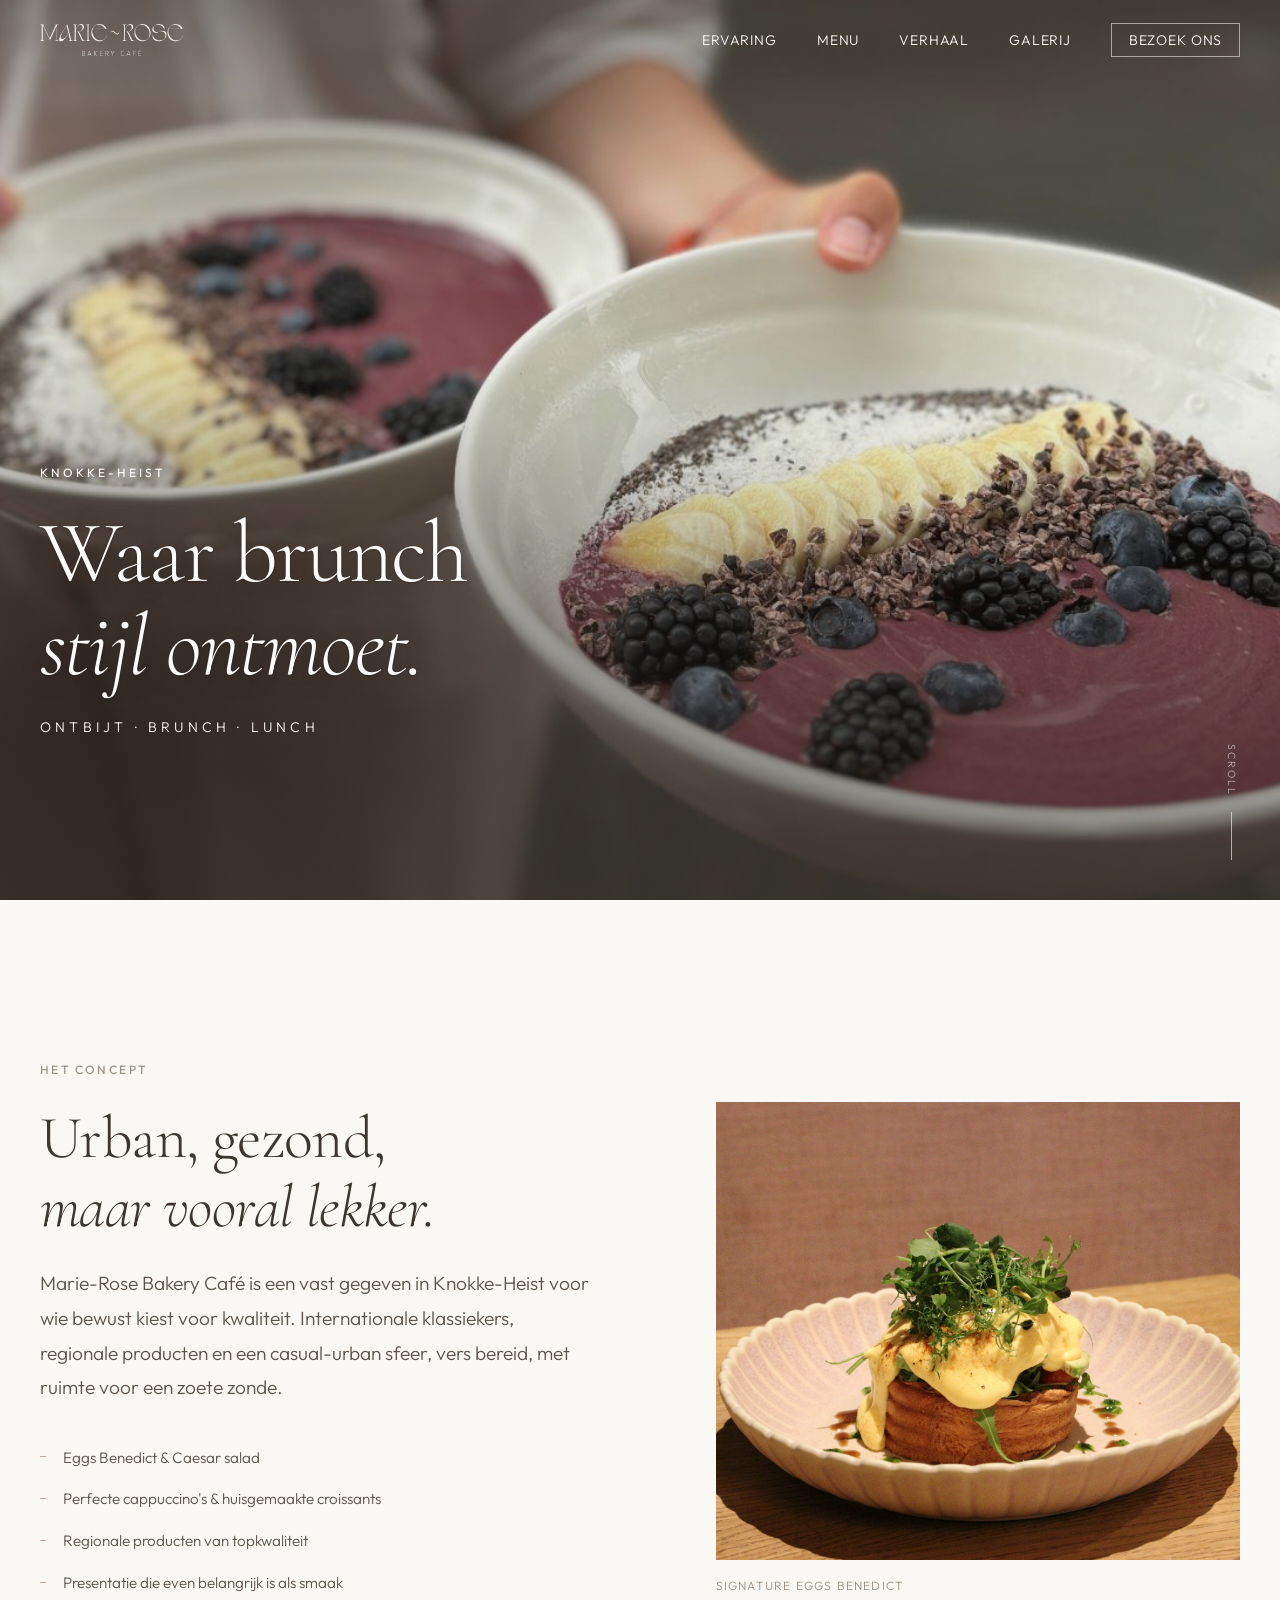
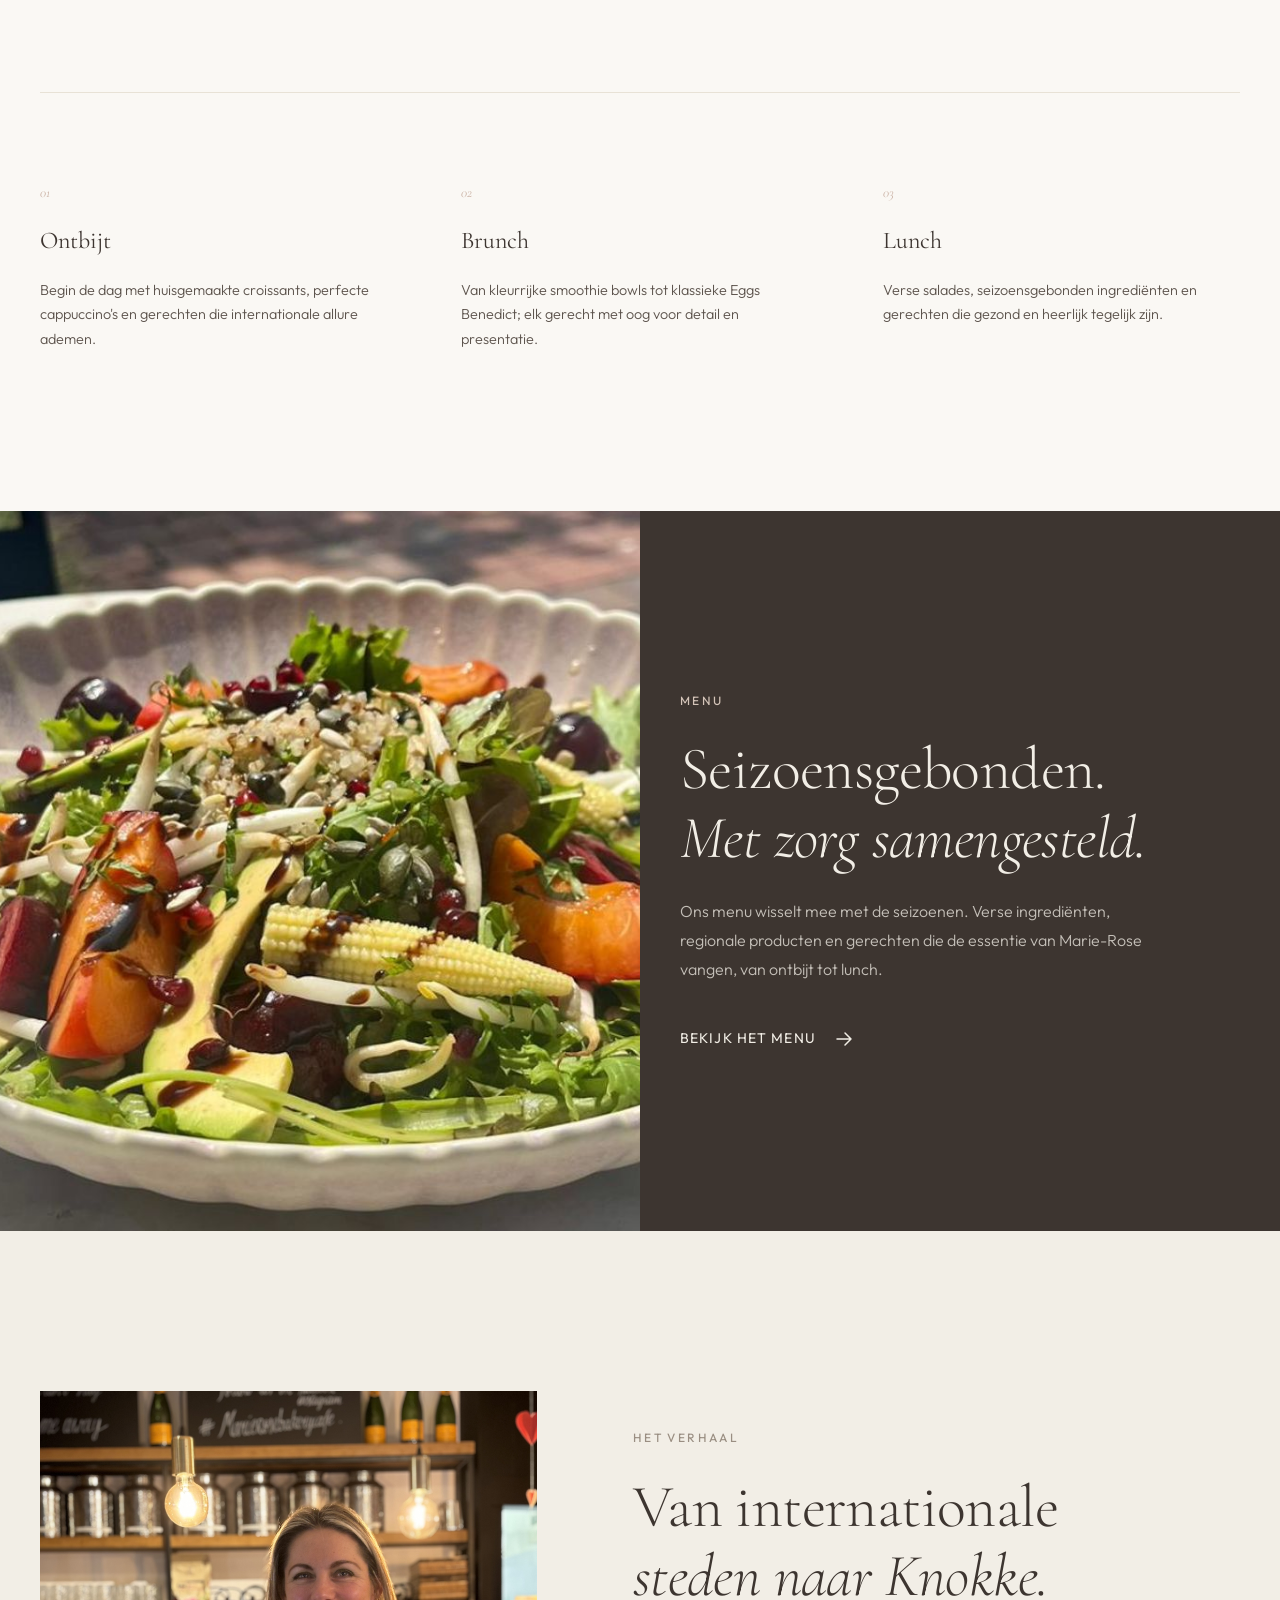
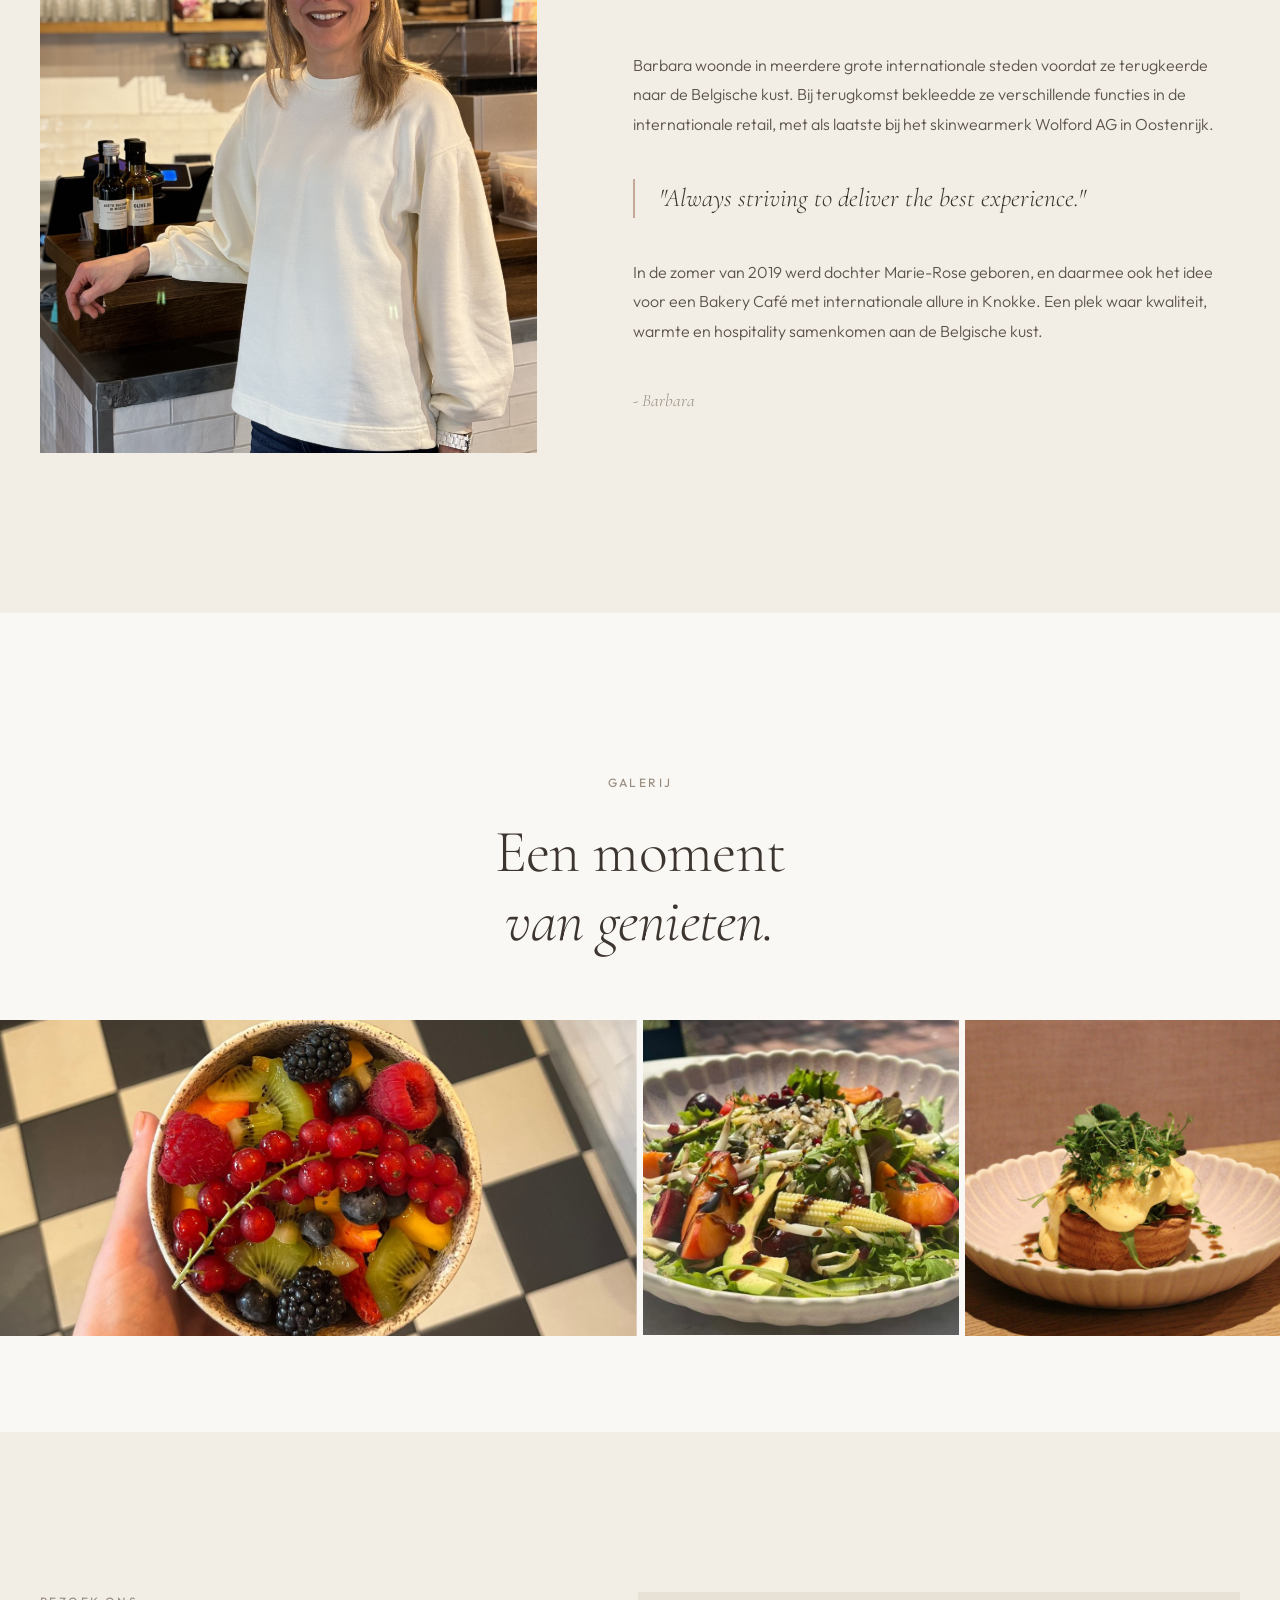
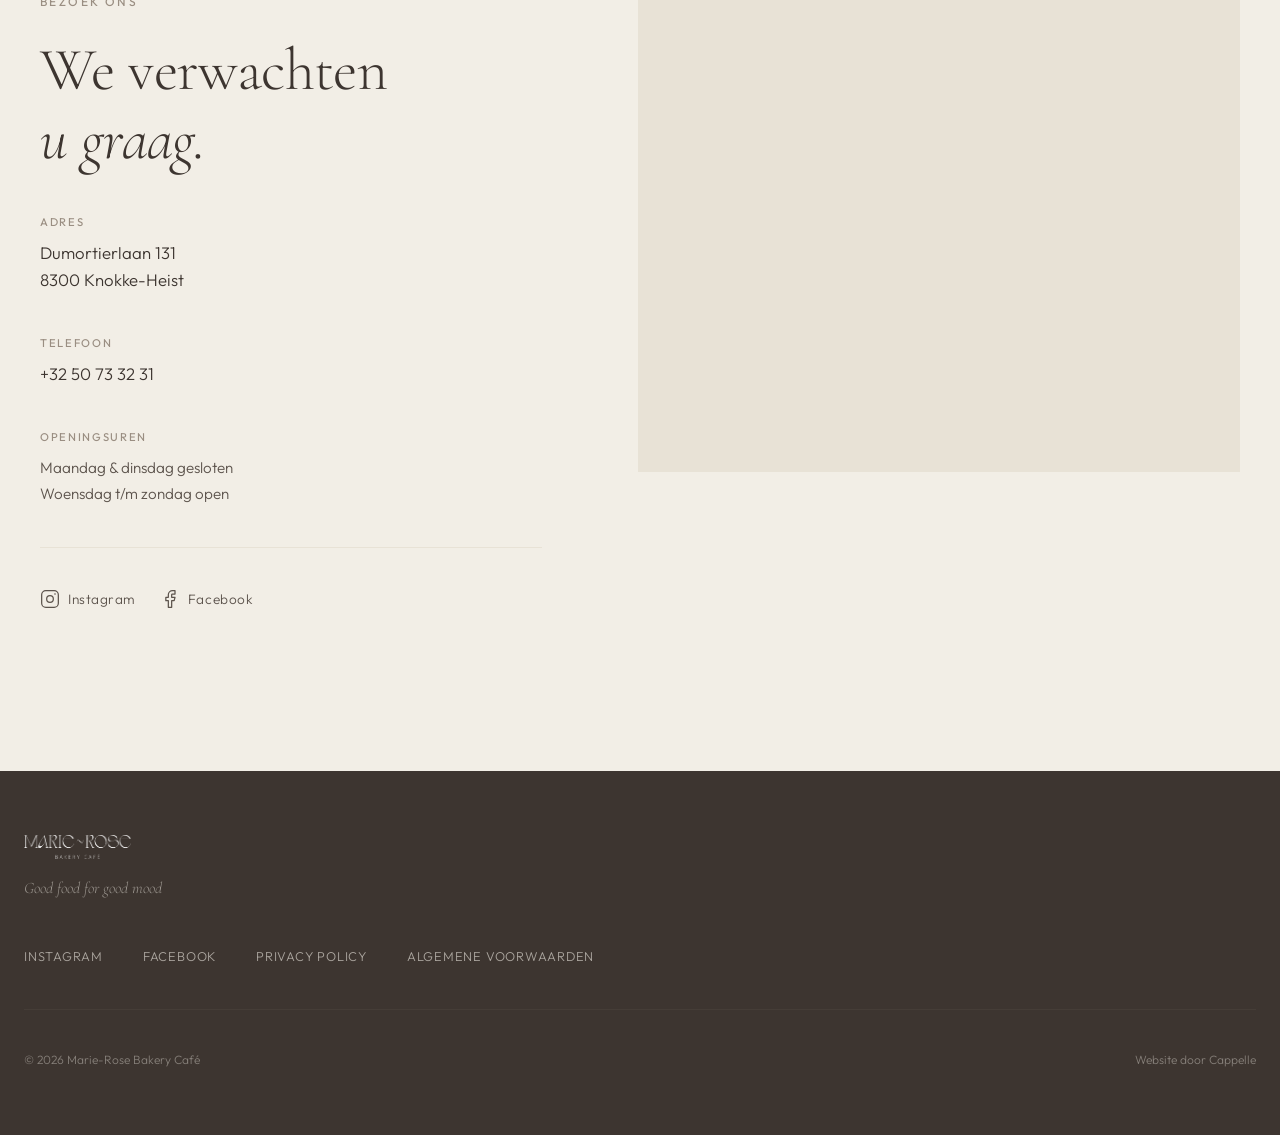
==== commit 528d7447: "Refine page titles and standardize punctuation across copy. Update SEO metadata and replace em dashe" ====
--- a/index.html
+++ b/index.html
@@ -3,14 +3,14 @@
 <head>
   <meta charset="UTF-8">
   <meta name="viewport" content="width=device-width, initial-scale=1.0">
-  <meta name="description" content="Marie-Rose Bakery Café — Urban bakery café in Knokke-Heist voor ontbijt, brunch en lunch. Internationale allure, regionale kwaliteit.">
+  <meta name="description" content="Marie-Rose Bakery Café. Urban bakery café in Knokke-Heist voor ontbijt, brunch en lunch. Internationale allure, regionale kwaliteit.">
   <meta name="theme-color" content="#F2EEE6">
 
-  <title>Marie-Rose Bakery Café — Knokke-Heist</title>
+  <title>Marie-Rose Bakery Café</title>
 
   <!-- Open Graph -->
   <meta property="og:type" content="website">
-  <meta property="og:title" content="Marie-Rose Bakery Café — Knokke-Heist">
+  <meta property="og:title" content="Marie-Rose Bakery Café in Knokke-Heist">
   <meta property="og:description" content="Urban, gezond, maar vooral lekker. Ontbijt, brunch en lunch met internationale allure aan de Belgische kust.">
   <meta property="og:image" content="assets/images/20240725_SmoothieBowl.jpg">
   <meta property="og:locale" content="nl_BE">
@@ -18,7 +18,7 @@
 
   <!-- Twitter -->
   <meta name="twitter:card" content="summary_large_image">
-  <meta name="twitter:title" content="Marie-Rose Bakery Café — Knokke-Heist">
+  <meta name="twitter:title" content="Marie-Rose Bakery Café in Knokke-Heist">
   <meta name="twitter:description" content="Urban, gezond, maar vooral lekker. Ontbijt, brunch en lunch met internationale allure aan de Belgische kust.">
   <meta name="twitter:image" content="assets/images/20240725_SmoothieBowl.jpg">
 
@@ -62,7 +62,7 @@
   <!-- Navigation -->
   <header class="site-header" id="site-header">
     <div class="header-inner">
-      <a href="#" class="logo" aria-label="Marie-Rose Bakery Café — Home">
+      <a href="#" class="logo" aria-label="Marie-Rose Bakery Café - Home">
         <img src="assets/images/marie-roze-logopay-off-1800x404.png" alt="Marie-Rose Bakery Café" width="180" height="40">
       </a>
 
@@ -120,7 +120,7 @@
           </header>
 
           <div class="experience-body reveal">
-            <p class="lead experience-lead">Marie-Rose Bakery Café is een vast gegeven in Knokke-Heist voor wie bewust kiest voor kwaliteit. Internationale klassiekers, regionale producten en een casual-urban sfeer — vers bereid, met ruimte voor een zoete zonde.</p>
+            <p class="lead experience-lead">Marie-Rose Bakery Café is een vast gegeven in Knokke-Heist voor wie bewust kiest voor kwaliteit. Internationale klassiekers, regionale producten en een casual-urban sfeer, vers bereid, met ruimte voor een zoete zonde.</p>
             <ul class="experience-list">
               <li>Eggs Benedict & Caesar salad</li>
               <li>Perfecte cappuccino's & huisgemaakte croissants</li>
@@ -152,7 +152,7 @@
           <article class="feature-card reveal">
             <span class="feature-number">02</span>
             <h3 class="feature-title">Brunch</h3>
-            <p>Van kleurrijke smoothie bowls tot klassieke Eggs Benedict — elk gerecht met oog voor detail en presentatie.</p>
+            <p>Van kleurrijke smoothie bowls tot klassieke Eggs Benedict; elk gerecht met oog voor detail en presentatie.</p>
           </article>
           <article class="feature-card reveal">
             <span class="feature-number">03</span>
@@ -179,7 +179,7 @@
           <div class="menu-inner reveal">
             <span class="section-label">Menu</span>
             <h2 class="section-title" id="menu-heading">Seizoensgebonden.<br><em>Met zorg samengesteld.</em></h2>
-            <p class="menu-text">Ons menu wisselt mee met de seizoenen. Verse ingrediënten, regionale producten en gerechten die de essentie van Marie-Rose vangen — van ontbijt tot lunch.</p>
+            <p class="menu-text">Ons menu wisselt mee met de seizoenen. Verse ingrediënten, regionale producten en gerechten die de essentie van Marie-Rose vangen, van ontbijt tot lunch.</p>
             <a href="assets/pdf/MR-menu-Brunch-juni-16-2026-02-full.pdf" class="text-link" target="_blank" rel="noopener noreferrer">
               <span>Bekijk het menu</span>
               <svg class="text-link-arrow" width="24" height="24" viewBox="0 0 24 24" fill="none" aria-hidden="true">
@@ -215,10 +215,10 @@
               <blockquote class="story-quote">
                 <p>"Always striving to deliver the best experience."</p>
               </blockquote>
-              <p>In de zomer van 2019 werd dochter Marie-Rose geboren — en daarmee ook het idee voor een Bakery Café met internationale allure in Knokke. Een plek waar kwaliteit, warmte en hospitality samenkomen aan de Belgische kust.</p>
+              <p>In de zomer van 2019 werd dochter Marie-Rose geboren, en daarmee ook het idee voor een Bakery Café met internationale allure in Knokke. Een plek waar kwaliteit, warmte en hospitality samenkomen aan de Belgische kust.</p>
             </div>
 
-            <p class="story-signature">— Barbara</p>
+            <p class="story-signature">- Barbara</p>
           </div>
         </div>
       </div>
--- a/css/styles.css
+++ b/css/styles.css
@@ -1,5 +1,5 @@
 /* ==========================================================================
-   Marie-Rose Bakery Café — Premium Stylesheet
+   Marie-Rose Bakery Café - Premium Stylesheet
    Cappelle Design Studio
    ========================================================================== */
 
@@ -215,7 +215,7 @@
   box-shadow: 0 1px 0 rgba(61, 53, 48, 0.06);
 }
 
-/* Light navigation over hero — reverts on scroll, legal pages, or open menu */
+/* Light navigation over hero; reverts on scroll, legal pages, or open menu */
 .site-header:not(.site-header--scrolled):not(.site-header--solid) .logo img {
   filter: brightness(0) invert(1);
   opacity: 0.92;
